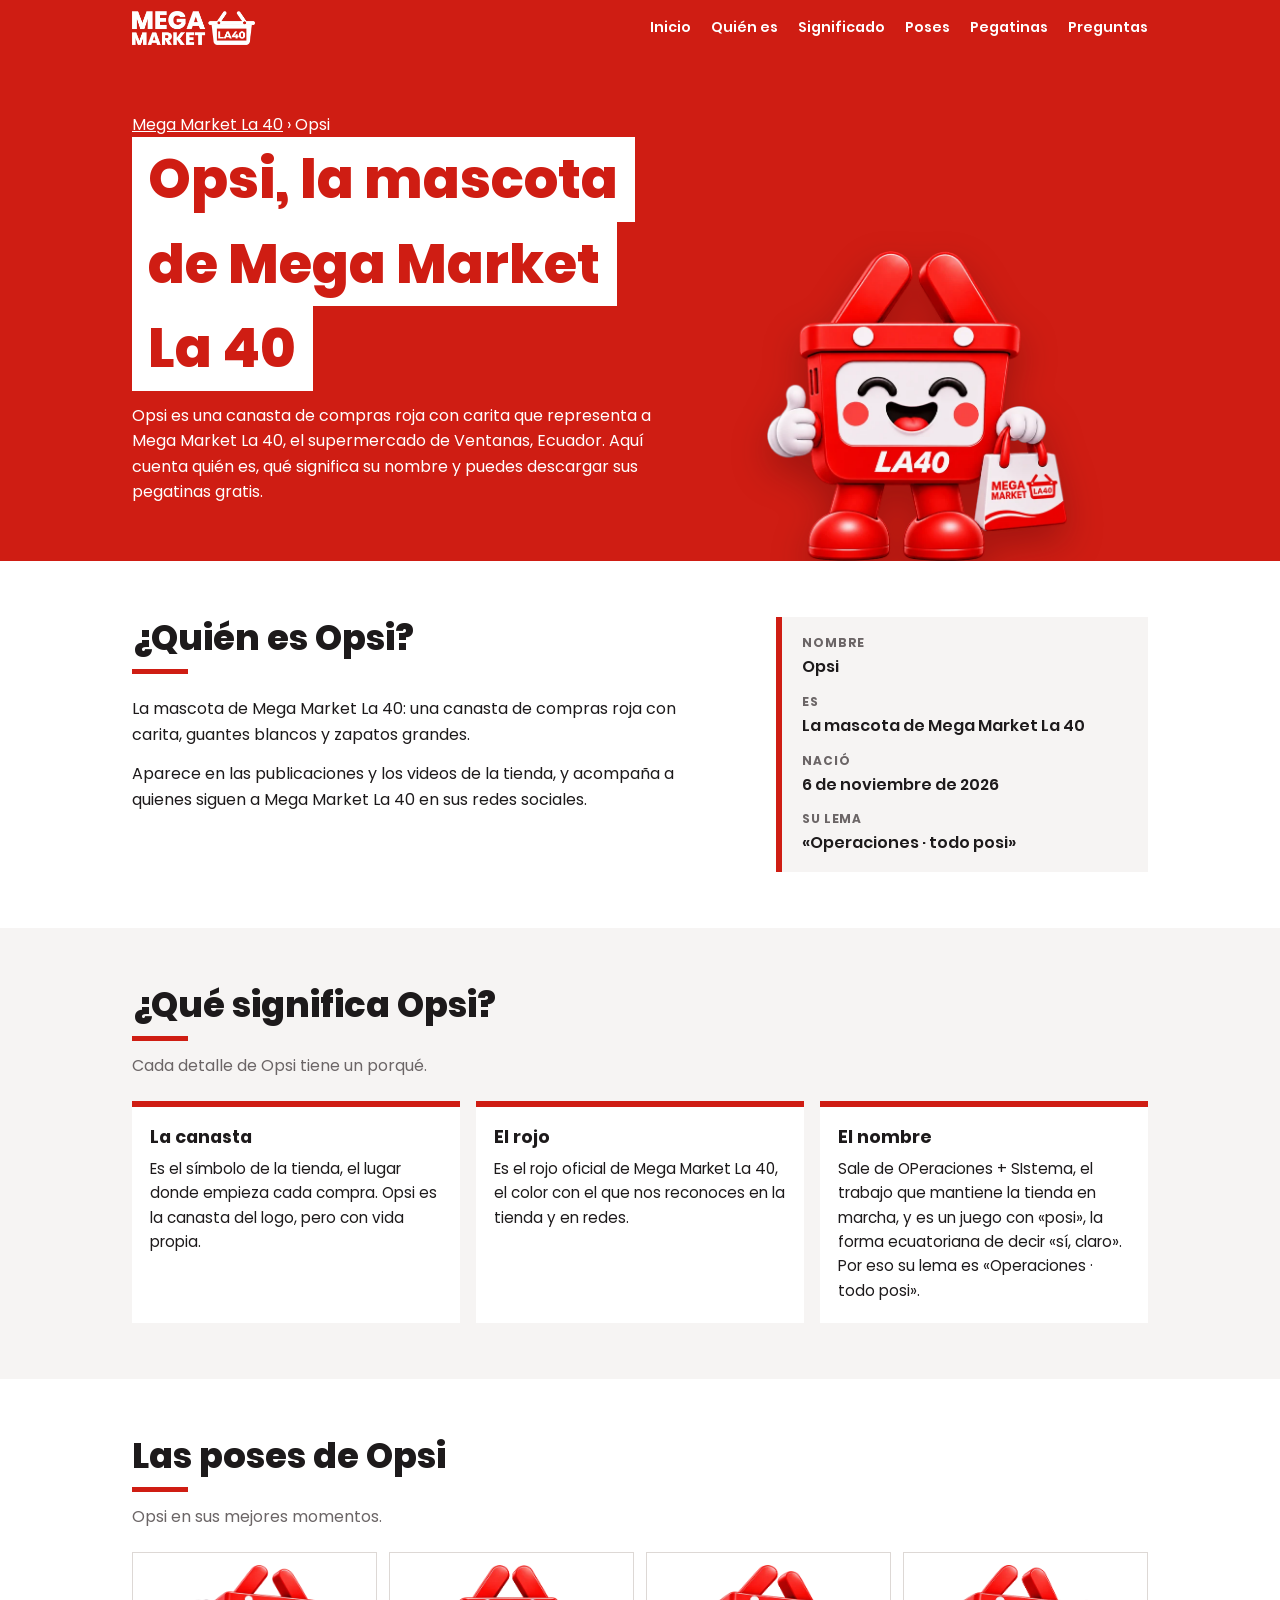
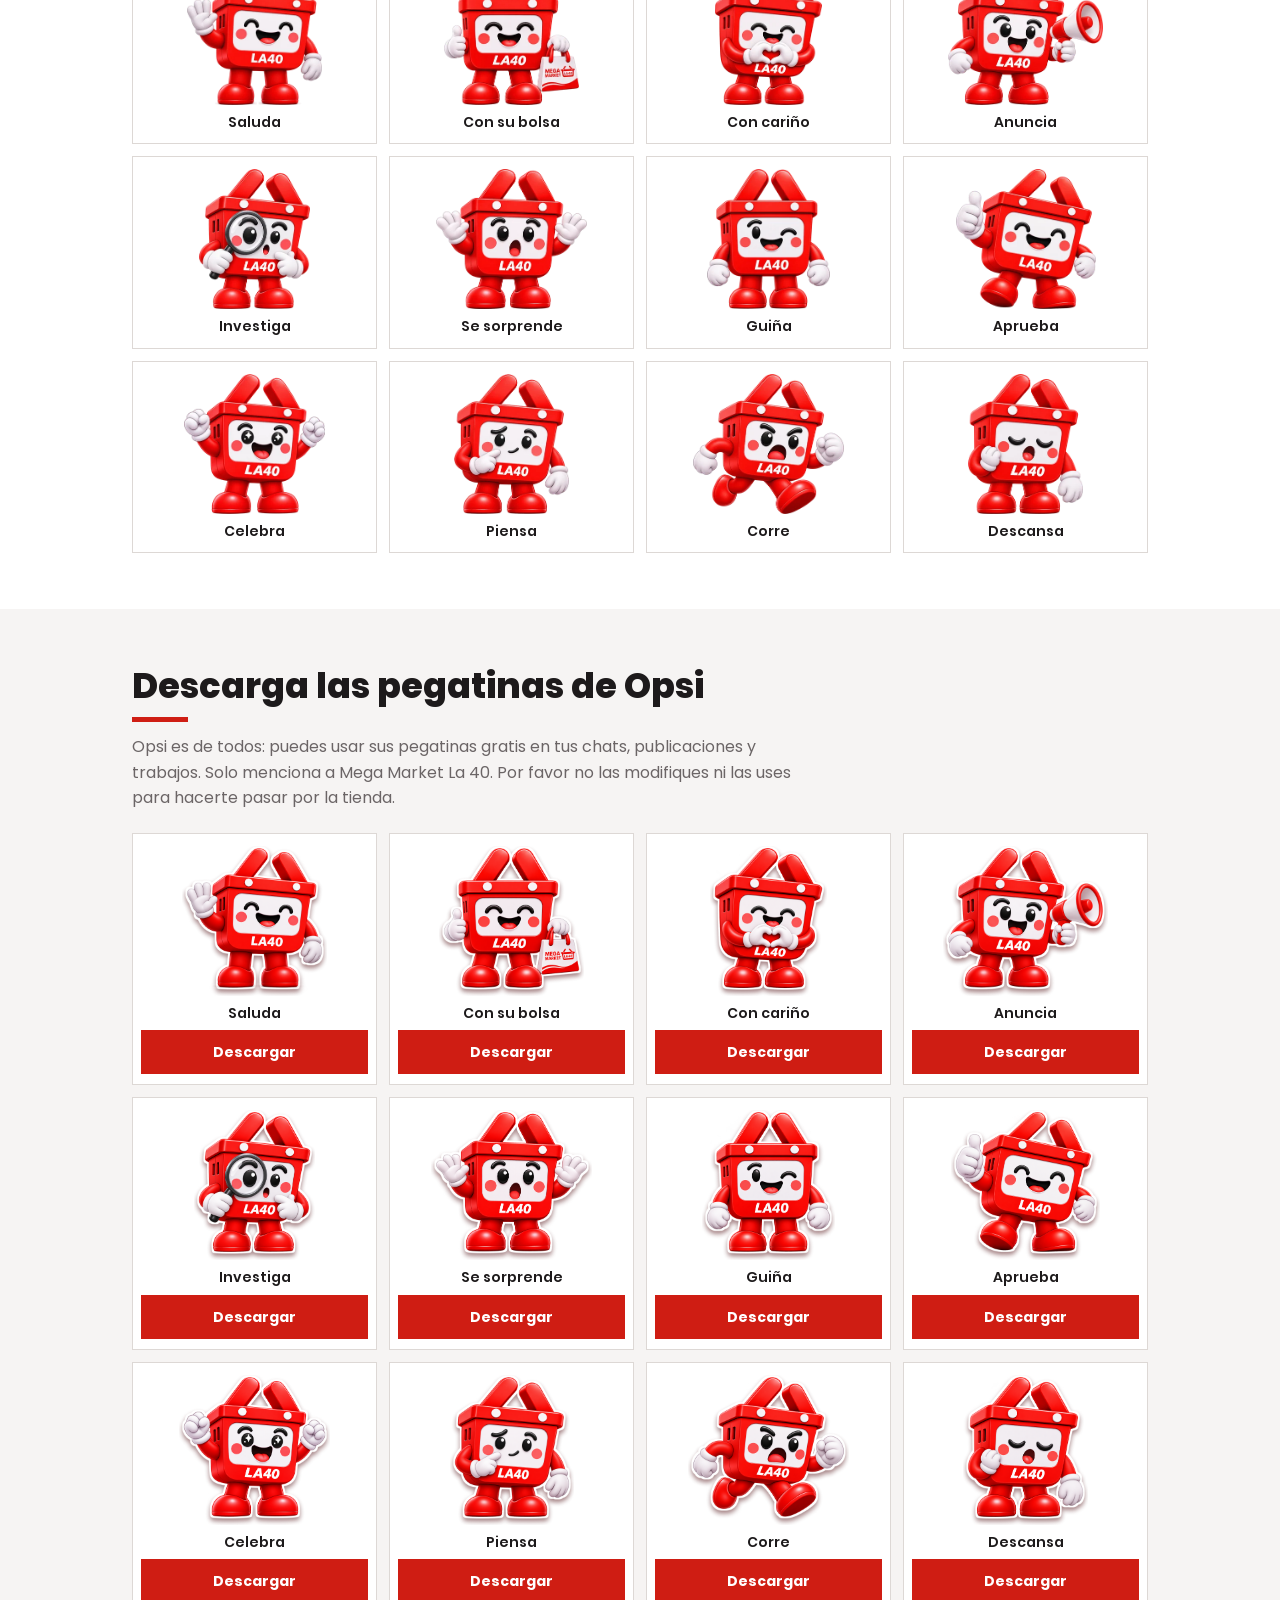
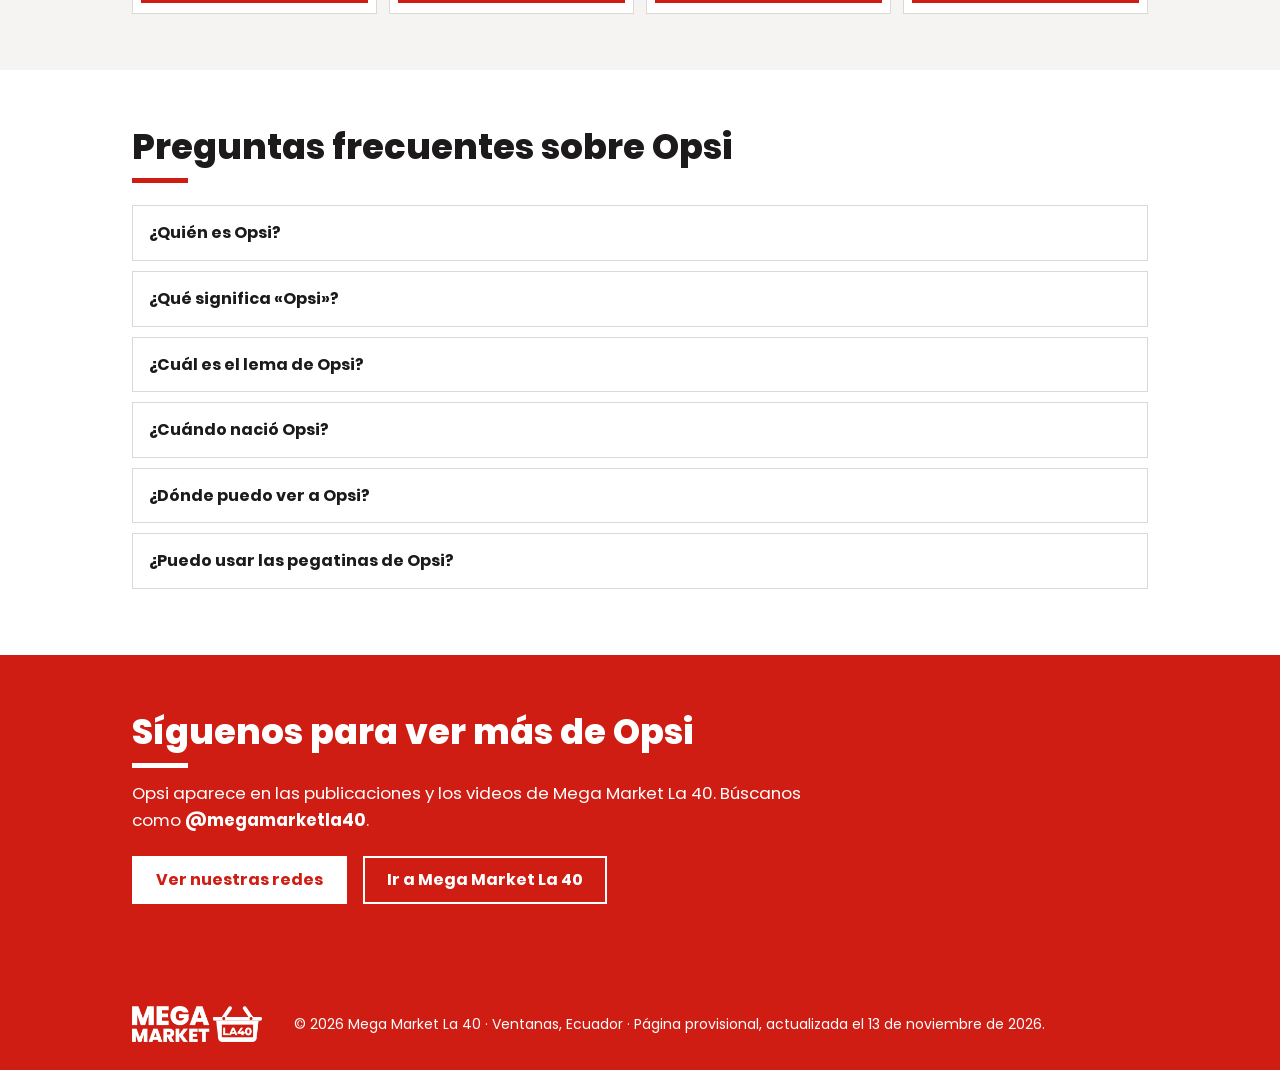
==== opsi/index.html @ 4f9f30c2 "Actualiza la página provisional (2026-11-13)" ====
<!doctype html>
<html lang="es"><head><meta charset="utf-8"><meta name="viewport" content="width=device-width,initial-scale=1">
<title>Opsi, la mascota de Mega Market La 40 · Ventanas, Ecuador</title><meta name="description" content="Conoce a Opsi, la mascota de Mega Market La 40, el supermercado de Ventanas, Ecuador: quién es, qué significa su nombre, su lema «Operaciones · todo posi» y sus pegatinas para descargar gratis.">
<meta name="theme-color" content="#CF1D13"><link rel="icon" href="../favicon.ico"><link rel="apple-touch-icon" href="../assets/icono-192.png">
<meta property="og:type" content="website"><meta property="og:locale" content="es_EC"><meta property="og:site_name" content="Mega Market La 40"><meta property="og:title" content="Opsi, la mascota de Mega Market La 40 · Ventanas, Ecuador"><meta property="og:description" content="Conoce a Opsi, la mascota de Mega Market La 40, el supermercado de Ventanas, Ecuador: quién es, qué significa su nombre, su lema «Operaciones · todo posi» y sus pegatinas para descargar gratis."><meta property="og:url" content="https://megamarketla40.github.io/opsi/"><meta property="og:image" content="https://megamarketla40.github.io/assets/og-opsi.jpg">
<link rel="canonical" href="https://megamarketla40.github.io/opsi/"><script type="application/ld+json">{"@context": "https://schema.org", "@graph": [{"@type": "WebPage", "@id": "https://megamarketla40.github.io/opsi/#pagina", "url": "https://megamarketla40.github.io/opsi/", "name": "Opsi, la mascota de Mega Market La 40 · Ventanas, Ecuador", "description": "Conoce a Opsi, la mascota de Mega Market La 40, el supermercado de Ventanas, Ecuador: quién es, qué significa su nombre, su lema «Operaciones · todo posi» y sus pegatinas para descargar gratis.", "inLanguage": "es", "about": {"@type": "Thing", "name": "Opsi", "alternateName": "Opsi, la mascota de Mega Market La 40", "description": "La mascota de Mega Market La 40: una canasta de compras roja con carita, guantes blancos y zapatos grandes.", "image": "https://megamarketla40.github.io/assets/og-opsi.jpg", "url": "https://megamarketla40.github.io/opsi/"}, "primaryImageOfPage": {"@type": "ImageObject", "contentUrl": "https://megamarketla40.github.io/assets/og-opsi.jpg"}}, {"@type": "BreadcrumbList", "itemListElement": [{"@type": "ListItem", "position": 1, "name": "Mega Market La 40", "item": "https://megamarketla40.github.io/"}, {"@type": "ListItem", "position": 2, "name": "Opsi", "item": "https://megamarketla40.github.io/opsi/"}]}, {"@type": "FAQPage", "mainEntity": [{"@type": "Question", "name": "¿Quién es Opsi?", "acceptedAnswer": {"@type": "Answer", "text": "Opsi es la mascota de Mega Market La 40, el supermercado de Ventanas, Los Ríos, Ecuador: una canasta de compras roja con carita, guantes blancos y zapatos grandes."}}, {"@type": "Question", "name": "¿Qué significa «Opsi»?", "acceptedAnswer": {"@type": "Answer", "text": "Su nombre sale de OPeraciones + SIstema, el trabajo que mantiene la tienda en marcha, y es un juego con «posi», la forma ecuatoriana de decir «sí, claro»."}}, {"@type": "Question", "name": "¿Cuál es el lema de Opsi?", "acceptedAnswer": {"@type": "Answer", "text": "Su lema es «Operaciones · todo posi»."}}, {"@type": "Question", "name": "¿Cuándo nació Opsi?", "acceptedAnswer": {"@type": "Answer", "text": "Opsi nació el 6 de noviembre de 2026."}}, {"@type": "Question", "name": "¿Dónde puedo ver a Opsi?", "acceptedAnswer": {"@type": "Answer", "text": "En esta página y en las redes sociales de Mega Market La 40: Facebook, Instagram, TikTok y YouTube, siempre como @megamarketla40."}}, {"@type": "Question", "name": "¿Puedo usar las pegatinas de Opsi?", "acceptedAnswer": {"@type": "Answer", "text": "Sí. Opsi es de todos: puedes usar sus pegatinas gratis en tus chats, publicaciones y trabajos. Solo menciona a Mega Market La 40. Por favor no las modifiques ni las uses para hacerte pasar por la tienda."}}]}, {"@type": "ImageObject", "contentUrl": "https://megamarketla40.github.io/assets/pegatinas/opsi-mascota-mega-market-la-40-saludando.png", "name": "Opsi, la mascota de Mega Market La 40: saluda", "creditText": "Mega Market La 40", "creator": {"@type": "Organization", "name": "Mega Market La 40"}, "copyrightNotice": "© 2026 Mega Market La 40", "license": "https://megamarketla40.github.io/opsi/#uso", "acquireLicensePage": "https://megamarketla40.github.io/opsi/#descargas"}, {"@type": "ImageObject", "contentUrl": "https://megamarketla40.github.io/assets/pegatinas/opsi-mascota-mega-market-la-40-con-bolsa.png", "name": "Opsi, la mascota de Mega Market La 40: con su bolsa", "creditText": "Mega Market La 40", "creator": {"@type": "Organization", "name": "Mega Market La 40"}, "copyrightNotice": "© 2026 Mega Market La 40", "license": "https://megamarketla40.github.io/opsi/#uso", "acquireLicensePage": "https://megamarketla40.github.io/opsi/#descargas"}, {"@type": "ImageObject", "contentUrl": "https://megamarketla40.github.io/assets/pegatinas/opsi-mascota-mega-market-la-40-corazon.png", "name": "Opsi, la mascota de Mega Market La 40: con cariño", "creditText": "Mega Market La 40", "creator": {"@type": "Organization", "name": "Mega Market La 40"}, "copyrightNotice": "© 2026 Mega Market La 40", "license": "https://megamarketla40.github.io/opsi/#uso", "acquireLicensePage": "https://megamarketla40.github.io/opsi/#descargas"}, {"@type": "ImageObject", "contentUrl": "https://megamarketla40.github.io/assets/pegatinas/opsi-mascota-mega-market-la-40-megafono.png", "name": "Opsi, la mascota de Mega Market La 40: anuncia", "creditText": "Mega Market La 40", "creator": {"@type": "Organization", "name": "Mega Market La 40"}, "copyrightNotice": "© 2026 Mega Market La 40", "license": "https://megamarketla40.github.io/opsi/#uso", "acquireLicensePage": "https://megamarketla40.github.io/opsi/#descargas"}, {"@type": "ImageObject", "contentUrl": "https://megamarketla40.github.io/assets/pegatinas/opsi-mascota-mega-market-la-40-detective.png", "name": "Opsi, la mascota de Mega Market La 40: investiga", "creditText": "Mega Market La 40", "creator": {"@type": "Organization", "name": "Mega Market La 40"}, "copyrightNotice": "© 2026 Mega Market La 40", "license": "https://megamarketla40.github.io/opsi/#uso", "acquireLicensePage": "https://megamarketla40.github.io/opsi/#descargas"}, {"@type": "ImageObject", "contentUrl": "https://megamarketla40.github.io/assets/pegatinas/opsi-mascota-mega-market-la-40-sorprendida.png", "name": "Opsi, la mascota de Mega Market La 40: se sorprende", "creditText": "Mega Market La 40", "creator": {"@type": "Organization", "name": "Mega Market La 40"}, "copyrightNotice": "© 2026 Mega Market La 40", "license": "https://megamarketla40.github.io/opsi/#uso", "acquireLicensePage": "https://megamarketla40.github.io/opsi/#descargas"}, {"@type": "ImageObject", "contentUrl": "https://megamarketla40.github.io/assets/pegatinas/opsi-mascota-mega-market-la-40-guino.png", "name": "Opsi, la mascota de Mega Market La 40: guiña", "creditText": "Mega Market La 40", "creator": {"@type": "Organization", "name": "Mega Market La 40"}, "copyrightNotice": "© 2026 Mega Market La 40", "license": "https://megamarketla40.github.io/opsi/#uso", "acquireLicensePage": "https://megamarketla40.github.io/opsi/#descargas"}, {"@type": "ImageObject", "contentUrl": "https://megamarketla40.github.io/assets/pegatinas/opsi-mascota-mega-market-la-40-pulgar-arriba.png", "name": "Opsi, la mascota de Mega Market La 40: aprueba", "creditText": "Mega Market La 40", "creator": {"@type": "Organization", "name": "Mega Market La 40"}, "copyrightNotice": "© 2026 Mega Market La 40", "license": "https://megamarketla40.github.io/opsi/#uso", "acquireLicensePage": "https://megamarketla40.github.io/opsi/#descargas"}, {"@type": "ImageObject", "contentUrl": "https://megamarketla40.github.io/assets/pegatinas/opsi-mascota-mega-market-la-40-sonriente.png", "name": "Opsi, la mascota de Mega Market La 40: celebra", "creditText": "Mega Market La 40", "creator": {"@type": "Organization", "name": "Mega Market La 40"}, "copyrightNotice": "© 2026 Mega Market La 40", "license": "https://megamarketla40.github.io/opsi/#uso", "acquireLicensePage": "https://megamarketla40.github.io/opsi/#descargas"}, {"@type": "ImageObject", "contentUrl": "https://megamarketla40.github.io/assets/pegatinas/opsi-mascota-mega-market-la-40-pensativa.png", "name": "Opsi, la mascota de Mega Market La 40: piensa", "creditText": "Mega Market La 40", "creator": {"@type": "Organization", "name": "Mega Market La 40"}, "copyrightNotice": "© 2026 Mega Market La 40", "license": "https://megamarketla40.github.io/opsi/#uso", "acquireLicensePage": "https://megamarketla40.github.io/opsi/#descargas"}, {"@type": "ImageObject", "contentUrl": "https://megamarketla40.github.io/assets/pegatinas/opsi-mascota-mega-market-la-40-corriendo.png", "name": "Opsi, la mascota de Mega Market La 40: corre", "creditText": "Mega Market La 40", "creator": {"@type": "Organization", "name": "Mega Market La 40"}, "copyrightNotice": "© 2026 Mega Market La 40", "license": "https://megamarketla40.github.io/opsi/#uso", "acquireLicensePage": "https://megamarketla40.github.io/opsi/#descargas"}, {"@type": "ImageObject", "contentUrl": "https://megamarketla40.github.io/assets/pegatinas/opsi-mascota-mega-market-la-40-dormida.png", "name": "Opsi, la mascota de Mega Market La 40: descansa", "creditText": "Mega Market La 40", "creator": {"@type": "Organization", "name": "Mega Market La 40"}, "copyrightNotice": "© 2026 Mega Market La 40", "license": "https://megamarketla40.github.io/opsi/#uso", "acquireLicensePage": "https://megamarketla40.github.io/opsi/#descargas"}]}</script>
<link rel="stylesheet" href="../estilo.css?v=c7b89c9b"></head><body class="con-barra">
<header class="top"><div class="dentro"><a class="logo" href="../" aria-label="Mega Market La 40, inicio"><img src="../assets/logos/logo-blanco.png" alt="Mega Market La 40"></a><nav class="menu" aria-label="Secciones"><a href="../">Inicio</a><a href="#quien-es">Quién es</a><a href="#significado">Significado</a><a href="#poses">Poses</a><a href="#descargas">Pegatinas</a><a href="#preguntas">Preguntas</a></nav></div></header>
<main id="top"><section class="portada opsi" aria-labelledby="t-portada"><div class="dentro">
  <div class="texto"><p class="migas"><a href="../">Mega Market La&nbsp;40</a> › Opsi</p>
    <h1 id="t-portada"><span class="caja">Opsi, la mascota de Mega Market La&nbsp;40</span></h1>
    <p>Opsi es una canasta de compras roja con carita que representa a Mega Market La&nbsp;40, el supermercado de Ventanas, Ecuador. Aquí cuenta quién es, qué significa su nombre y puedes descargar sus pegatinas gratis.</p></div>
  <div class="figura"><img src="../assets/opsi/opsi-mascota-mega-market-la-40-presentacion.webp" alt="Opsi, la mascota de Mega Market La&nbsp;40, con una bolsa de la tienda"></div>
</div></section><section class="bloque" id="quien-es" aria-labelledby="t-quien"><div class="dentro dos">
  <div class="texto-largo"><h2 class="titulo" id="t-quien">¿Quién es Opsi?</h2><div class="bajada"></div><p>La mascota de Mega Market La&nbsp;40: una canasta de compras roja con carita, guantes blancos y zapatos grandes.</p><p>Aparece en las publicaciones y los videos de la tienda, y acompaña a quienes siguen a Mega Market La&nbsp;40 en sus redes sociales.</p></div>
  <aside class="ficha" aria-label="Datos de Opsi"><dl>
    <div><dt>Nombre</dt><dd>Opsi</dd></div>
    <div><dt>Es</dt><dd>La mascota de Mega Market La&nbsp;40</dd></div>
    <div><dt>Nació</dt><dd>6 de noviembre de 2026</dd></div>
    <div><dt>Su lema</dt><dd>«Operaciones · todo posi»</dd></div>
  </dl></aside>
</div></section><section class="bloque gris" id="significado" aria-labelledby="t-significado"><div class="dentro">
  <h2 class="titulo" id="t-significado">¿Qué significa Opsi?</h2><div class="bajada">Cada detalle de Opsi tiene un porqué.</div>
  <div class="significados-grid"><article class="significado"><h3>La canasta</h3><p>Es el símbolo de la tienda, el lugar donde empieza cada compra. Opsi es la canasta del logo, pero con vida propia.</p></article><article class="significado"><h3>El rojo</h3><p>Es el rojo oficial de Mega Market La&nbsp;40, el color con el que nos reconoces en la tienda y en redes.</p></article><article class="significado"><h3>El nombre</h3><p>Sale de OPeraciones + SIstema, el trabajo que mantiene la tienda en marcha, y es un juego con «posi», la forma ecuatoriana de decir «sí, claro». Por eso su lema es «Operaciones · todo posi».</p></article></div>
</div></section><section class="bloque" id="poses" aria-labelledby="t-poses"><div class="dentro">
  <h2 class="titulo" id="t-poses">Las poses de Opsi</h2><div class="bajada">Opsi en sus mejores momentos.</div>
  <ul class="poses"><li><img src="../assets/opsi/opsi-mascota-mega-market-la-40-saludando.webp" alt="Opsi, la mascota de Mega Market La&nbsp;40: saluda" loading="lazy"><span>Saluda</span></li><li><img src="../assets/opsi/opsi-mascota-mega-market-la-40-con-bolsa.webp" alt="Opsi, la mascota de Mega Market La&nbsp;40: con su bolsa" loading="lazy"><span>Con su bolsa</span></li><li><img src="../assets/opsi/opsi-mascota-mega-market-la-40-corazon.webp" alt="Opsi, la mascota de Mega Market La&nbsp;40: con cariño" loading="lazy"><span>Con cariño</span></li><li><img src="../assets/opsi/opsi-mascota-mega-market-la-40-megafono.webp" alt="Opsi, la mascota de Mega Market La&nbsp;40: anuncia" loading="lazy"><span>Anuncia</span></li><li><img src="../assets/opsi/opsi-mascota-mega-market-la-40-detective.webp" alt="Opsi, la mascota de Mega Market La&nbsp;40: investiga" loading="lazy"><span>Investiga</span></li><li><img src="../assets/opsi/opsi-mascota-mega-market-la-40-sorprendida.webp" alt="Opsi, la mascota de Mega Market La&nbsp;40: se sorprende" loading="lazy"><span>Se sorprende</span></li><li><img src="../assets/opsi/opsi-mascota-mega-market-la-40-guino.webp" alt="Opsi, la mascota de Mega Market La&nbsp;40: guiña" loading="lazy"><span>Guiña</span></li><li><img src="../assets/opsi/opsi-mascota-mega-market-la-40-pulgar-arriba.webp" alt="Opsi, la mascota de Mega Market La&nbsp;40: aprueba" loading="lazy"><span>Aprueba</span></li><li><img src="../assets/opsi/opsi-mascota-mega-market-la-40-sonriente.webp" alt="Opsi, la mascota de Mega Market La&nbsp;40: celebra" loading="lazy"><span>Celebra</span></li><li><img src="../assets/opsi/opsi-mascota-mega-market-la-40-pensativa.webp" alt="Opsi, la mascota de Mega Market La&nbsp;40: piensa" loading="lazy"><span>Piensa</span></li><li><img src="../assets/opsi/opsi-mascota-mega-market-la-40-corriendo.webp" alt="Opsi, la mascota de Mega Market La&nbsp;40: corre" loading="lazy"><span>Corre</span></li><li><img src="../assets/opsi/opsi-mascota-mega-market-la-40-dormida.webp" alt="Opsi, la mascota de Mega Market La&nbsp;40: descansa" loading="lazy"><span>Descansa</span></li></ul>
</div></section><section class="bloque gris" id="descargas" aria-labelledby="t-descargas"><div class="dentro">
  <h2 class="titulo" id="t-descargas">Descarga las pegatinas de Opsi</h2>
  <p class="bajada" id="uso">Opsi es de todos: puedes usar sus pegatinas gratis en tus chats, publicaciones y trabajos. Solo menciona a Mega Market La&nbsp;40. Por favor no las modifiques ni las uses para hacerte pasar por la tienda.</p>
  <ul class="descargas"><li class="descarga"><img src="../assets/pegatinas/opsi-mascota-mega-market-la-40-saludando.png" alt="Pegatina de Opsi, la mascota de Mega Market La&nbsp;40: saluda" loading="lazy"><span>Saluda</span><a class="boton" href="../assets/pegatinas/opsi-mascota-mega-market-la-40-saludando.png" download="opsi-mascota-mega-market-la-40-saludando.png" aria-label="Descargar la pegatina de Opsi: saluda">Descargar</a></li><li class="descarga"><img src="../assets/pegatinas/opsi-mascota-mega-market-la-40-con-bolsa.png" alt="Pegatina de Opsi, la mascota de Mega Market La&nbsp;40: con su bolsa" loading="lazy"><span>Con su bolsa</span><a class="boton" href="../assets/pegatinas/opsi-mascota-mega-market-la-40-con-bolsa.png" download="opsi-mascota-mega-market-la-40-con-bolsa.png" aria-label="Descargar la pegatina de Opsi: con su bolsa">Descargar</a></li><li class="descarga"><img src="../assets/pegatinas/opsi-mascota-mega-market-la-40-corazon.png" alt="Pegatina de Opsi, la mascota de Mega Market La&nbsp;40: con cariño" loading="lazy"><span>Con cariño</span><a class="boton" href="../assets/pegatinas/opsi-mascota-mega-market-la-40-corazon.png" download="opsi-mascota-mega-market-la-40-corazon.png" aria-label="Descargar la pegatina de Opsi: con cariño">Descargar</a></li><li class="descarga"><img src="../assets/pegatinas/opsi-mascota-mega-market-la-40-megafono.png" alt="Pegatina de Opsi, la mascota de Mega Market La&nbsp;40: anuncia" loading="lazy"><span>Anuncia</span><a class="boton" href="../assets/pegatinas/opsi-mascota-mega-market-la-40-megafono.png" download="opsi-mascota-mega-market-la-40-megafono.png" aria-label="Descargar la pegatina de Opsi: anuncia">Descargar</a></li><li class="descarga"><img src="../assets/pegatinas/opsi-mascota-mega-market-la-40-detective.png" alt="Pegatina de Opsi, la mascota de Mega Market La&nbsp;40: investiga" loading="lazy"><span>Investiga</span><a class="boton" href="../assets/pegatinas/opsi-mascota-mega-market-la-40-detective.png" download="opsi-mascota-mega-market-la-40-detective.png" aria-label="Descargar la pegatina de Opsi: investiga">Descargar</a></li><li class="descarga"><img src="../assets/pegatinas/opsi-mascota-mega-market-la-40-sorprendida.png" alt="Pegatina de Opsi, la mascota de Mega Market La&nbsp;40: se sorprende" loading="lazy"><span>Se sorprende</span><a class="boton" href="../assets/pegatinas/opsi-mascota-mega-market-la-40-sorprendida.png" download="opsi-mascota-mega-market-la-40-sorprendida.png" aria-label="Descargar la pegatina de Opsi: se sorprende">Descargar</a></li><li class="descarga"><img src="../assets/pegatinas/opsi-mascota-mega-market-la-40-guino.png" alt="Pegatina de Opsi, la mascota de Mega Market La&nbsp;40: guiña" loading="lazy"><span>Guiña</span><a class="boton" href="../assets/pegatinas/opsi-mascota-mega-market-la-40-guino.png" download="opsi-mascota-mega-market-la-40-guino.png" aria-label="Descargar la pegatina de Opsi: guiña">Descargar</a></li><li class="descarga"><img src="../assets/pegatinas/opsi-mascota-mega-market-la-40-pulgar-arriba.png" alt="Pegatina de Opsi, la mascota de Mega Market La&nbsp;40: aprueba" loading="lazy"><span>Aprueba</span><a class="boton" href="../assets/pegatinas/opsi-mascota-mega-market-la-40-pulgar-arriba.png" download="opsi-mascota-mega-market-la-40-pulgar-arriba.png" aria-label="Descargar la pegatina de Opsi: aprueba">Descargar</a></li><li class="descarga"><img src="../assets/pegatinas/opsi-mascota-mega-market-la-40-sonriente.png" alt="Pegatina de Opsi, la mascota de Mega Market La&nbsp;40: celebra" loading="lazy"><span>Celebra</span><a class="boton" href="../assets/pegatinas/opsi-mascota-mega-market-la-40-sonriente.png" download="opsi-mascota-mega-market-la-40-sonriente.png" aria-label="Descargar la pegatina de Opsi: celebra">Descargar</a></li><li class="descarga"><img src="../assets/pegatinas/opsi-mascota-mega-market-la-40-pensativa.png" alt="Pegatina de Opsi, la mascota de Mega Market La&nbsp;40: piensa" loading="lazy"><span>Piensa</span><a class="boton" href="../assets/pegatinas/opsi-mascota-mega-market-la-40-pensativa.png" download="opsi-mascota-mega-market-la-40-pensativa.png" aria-label="Descargar la pegatina de Opsi: piensa">Descargar</a></li><li class="descarga"><img src="../assets/pegatinas/opsi-mascota-mega-market-la-40-corriendo.png" alt="Pegatina de Opsi, la mascota de Mega Market La&nbsp;40: corre" loading="lazy"><span>Corre</span><a class="boton" href="../assets/pegatinas/opsi-mascota-mega-market-la-40-corriendo.png" download="opsi-mascota-mega-market-la-40-corriendo.png" aria-label="Descargar la pegatina de Opsi: corre">Descargar</a></li><li class="descarga"><img src="../assets/pegatinas/opsi-mascota-mega-market-la-40-dormida.png" alt="Pegatina de Opsi, la mascota de Mega Market La&nbsp;40: descansa" loading="lazy"><span>Descansa</span><a class="boton" href="../assets/pegatinas/opsi-mascota-mega-market-la-40-dormida.png" download="opsi-mascota-mega-market-la-40-dormida.png" aria-label="Descargar la pegatina de Opsi: descansa">Descargar</a></li></ul>
</div></section><section class="bloque" id="preguntas" aria-labelledby="t-preguntas"><div class="dentro">
  <h2 class="titulo" id="t-preguntas">Preguntas frecuentes sobre Opsi</h2><div class="bajada"></div>
  <details class="faq"><summary>¿Quién es Opsi?</summary><p>Opsi es la mascota de Mega Market La&nbsp;40, el supermercado de Ventanas, Los Ríos, Ecuador: una canasta de compras roja con carita, guantes blancos y zapatos grandes.</p></details><details class="faq"><summary>¿Qué significa «Opsi»?</summary><p>Su nombre sale de OPeraciones + SIstema, el trabajo que mantiene la tienda en marcha, y es un juego con «posi», la forma ecuatoriana de decir «sí, claro».</p></details><details class="faq"><summary>¿Cuál es el lema de Opsi?</summary><p>Su lema es «Operaciones · todo posi».</p></details><details class="faq"><summary>¿Cuándo nació Opsi?</summary><p>Opsi nació el 6 de noviembre de 2026.</p></details><details class="faq"><summary>¿Dónde puedo ver a Opsi?</summary><p>En esta página y en las redes sociales de Mega Market La&nbsp;40: Facebook, Instagram, TikTok y YouTube, siempre como @megamarketla40.</p></details><details class="faq"><summary>¿Puedo usar las pegatinas de Opsi?</summary><p>Sí. Opsi es de todos: puedes usar sus pegatinas gratis en tus chats, publicaciones y trabajos. Solo menciona a Mega Market La&nbsp;40. Por favor no las modifiques ni las uses para hacerte pasar por la tienda.</p></details>
</div></section><section class="bloque rojo" aria-labelledby="t-cierre"><div class="dentro">
  <h2 class="titulo" id="t-cierre">Síguenos para ver más de Opsi</h2>
  <p class="bajada">Opsi aparece en las publicaciones y los videos de Mega Market La&nbsp;40. Búscanos como <b>@megamarketla40</b>.</p>
  <div class="acciones"><a class="boton blanco" href="../#redes">Ver nuestras redes</a><a class="boton contorno" href="../">Ir a Mega Market La&nbsp;40</a></div>
</div></section></main>
<footer class="pie"><div class="dentro"><img src="../assets/logos/logo-blanco.png" alt="Mega Market La 40"><p>© 2026 Mega Market La 40 · Ventanas, Ecuador · Página provisional, actualizada el 13 de noviembre de 2026.</p></div></footer>
<nav class="barra-rapida" aria-label="Acciones rápidas"><a href="tel:+593993016905">Llamar</a><a class="principal" href="https://wa.me/593993016905" target="_blank" rel="noopener">WhatsApp</a><a href="https://share.google/Dca0jXQrYAvrvPJgM" target="_blank" rel="noopener">Ubicación</a></nav>
</body></html>
---- estilo.css ----
/* Mega Market La 40 · página provisional. Identidad: rojo único #CF1D13, Poppins, bordes rectos, titulares en cajas blancas (como las publicaciones de la marca).
   Solo variables de color; sin estilos en línea. PRIMERO PARA TELÉFONO (320–430 px): menú de una fila deslizable y fijo arriba, barra de acciones fija abajo
   (Llamar · WhatsApp · Ubicación), carruseles deslizables en vez de columnas largas, botones de al menos 44 px. Escritorio desde 860 px. */
@font-face { font-family: "Poppins"; font-weight: 400; font-style: normal; font-display: swap; src: url("assets/fuentes/Poppins-Regular.ttf") format("truetype"); }
@font-face { font-family: "Poppins"; font-weight: 600; font-style: normal; font-display: swap; src: url("assets/fuentes/Poppins-SemiBold.ttf") format("truetype"); }
@font-face { font-family: "Poppins"; font-weight: 700; font-style: normal; font-display: swap; src: url("assets/fuentes/Poppins-Bold.ttf") format("truetype"); }
@font-face { font-family: "Poppins"; font-weight: 800; font-style: normal; font-display: swap; src: url("assets/fuentes/Poppins-ExtraBold.ttf") format("truetype"); }

:root {
  --rojo: #CF1D13;
  --rojo-osc: #A6170F;
  --blanco: #FFFFFF;
  --texto: #1d1a1b;
  --texto-2: #6b6566;
  --linea: #ddd8d5;
  --superficie: #f6f4f3;
  --velo: rgba(255, 255, 255, .32);
  --sombra: rgba(74, 5, 9, .35);
  --sombra-barra: rgba(29, 26, 27, .14);
  --mascara: #000;          /* solo para el difuminado del menú: el color no se ve, solo cuenta su transparencia */
  --ancho: 1080px;
  --alto-logo: 56px;      /* fila del logo en el teléfono (el menú se queda fijo cuando esta fila sube) */
  --alto-menu: 48px;      /* fila del menú en el teléfono */
  --alto-barra: 64px;     /* barra de acciones de abajo en el teléfono */
}
*, *::before, *::after { box-sizing: border-box; }
html { scroll-behavior: smooth; -webkit-text-size-adjust: 100%; scroll-padding-top: calc(var(--alto-menu) + 8px); }
body { margin: 0; font-family: "Poppins", system-ui, "Segoe UI", Arial, sans-serif; color: var(--texto); background: var(--blanco); line-height: 1.6; font-size: 16px; overflow-wrap: break-word; }
body.con-barra { padding-bottom: calc(var(--alto-barra) + env(safe-area-inset-bottom)); }
img { max-width: 100%; height: auto; display: block; }
a { color: var(--rojo); }
.dentro { width: 100%; max-width: var(--ancho); margin: 0 auto; padding: 0 20px; }
.solo-lectores { position: absolute; width: 1px; height: 1px; overflow: hidden; clip: rect(0 0 0 0); white-space: nowrap; }

/* ---- Cabecera: en el teléfono la fila del logo sube con el desplazamiento y el menú (una sola fila deslizable) queda fijo arriba ---- */
.top { background: var(--rojo); color: var(--blanco); position: sticky; top: calc(var(--alto-logo) * -1); z-index: 30; }
.top .dentro { padding-top: 0; padding-bottom: 0; }
.top .logo { display: flex; align-items: center; height: var(--alto-logo); }
.top .logo img { height: 34px; width: auto; }
.menu { display: flex; overflow-x: auto; scroll-snap-type: x proximity; scrollbar-width: none; -webkit-overflow-scrolling: touch; margin: 0 -20px; padding: 0 8px; border-top: 1px solid var(--velo);
  -webkit-mask-image: linear-gradient(to right, var(--mascara) calc(100% - 36px), transparent); mask-image: linear-gradient(to right, var(--mascara) calc(100% - 36px), transparent); }
.menu::-webkit-scrollbar { display: none; }
.menu a { flex: none; scroll-snap-align: start; display: flex; align-items: center; height: var(--alto-menu); padding: 0 14px; color: var(--blanco); text-decoration: none; font-weight: 600; font-size: 15px; border-bottom: 3px solid transparent; }
.menu a:hover, .menu a:focus-visible { border-bottom-color: var(--blanco); outline: none; }

/* ---- Barra de acciones fija abajo (solo teléfono) ---- */
.barra-rapida { position: fixed; left: 0; right: 0; bottom: 0; z-index: 40; display: grid; grid-auto-flow: column; grid-auto-columns: 1fr; gap: 8px;
  padding: 8px 12px calc(8px + env(safe-area-inset-bottom)); background: var(--blanco); border-top: 1px solid var(--linea); box-shadow: 0 -6px 16px var(--sombra-barra); }
.barra-rapida a { display: flex; align-items: center; justify-content: center; min-height: 48px; padding: 0 6px; font-weight: 700; font-size: 15px; text-decoration: none; color: var(--rojo); background: var(--blanco); border: 2px solid var(--rojo); }
.barra-rapida a.principal { background: var(--rojo); color: var(--blanco); }
.barra-rapida a:active { background: var(--rojo); color: var(--blanco); }

/* ---- Portada ---- */
.portada { background: var(--rojo); color: var(--blanco); overflow: hidden; }
.portada .dentro { display: grid; gap: 4px; padding-top: 28px; padding-bottom: 0; align-items: end; }
.portada .texto { padding-bottom: 20px; }
.sello { display: inline-block; border: 2px solid var(--blanco); font-weight: 700; font-size: 12px; letter-spacing: .12em; text-transform: uppercase; padding: 4px 10px; margin: 0 0 16px; }
.caja { display: inline; background: var(--blanco); color: var(--rojo); font-weight: 800; padding: .08em .3em; -webkit-box-decoration-break: clone; box-decoration-break: clone; line-height: 1.55; }
.portada h1 { margin: 0 0 12px; font-size: clamp(2rem, 8.5vw, 3.4rem); line-height: 1.2; }
.portada h2 { margin: 0 0 18px; font-size: clamp(1.05rem, 4.4vw, 1.6rem); line-height: 1.7; }
.portada p { margin: 0; max-width: 34em; font-size: 1rem; }
.portada .figura { justify-self: center; }
.portada .figura img { width: min(74vw, 400px); filter: drop-shadow(0 16px 18px var(--sombra)); }

/* ---- Bloques ---- */
.bloque { padding: 44px 0; }
.bloque.gris { background: var(--superficie); }
.bloque h2.titulo { margin: 0 0 6px; font-size: clamp(1.55rem, 6vw, 2.2rem); font-weight: 800; line-height: 1.2; color: var(--texto); }
.bloque h2.titulo::after { content: ""; display: block; width: 56px; height: 5px; background: var(--rojo); margin-top: 10px; }
.bajada { margin: 12px 0 22px; color: var(--texto-2); max-width: 42em; }
.dos { display: grid; gap: 24px; }
.texto-largo p { margin: 0 0 14px; max-width: 40em; }
.ficha { background: var(--superficie); border-left: 6px solid var(--rojo); padding: 16px 20px; align-self: start; }
.gris .ficha { background: var(--blanco); }
.ficha dl { margin: 0; display: grid; gap: 12px; }
.ficha dt { font-size: 12px; font-weight: 700; letter-spacing: .08em; text-transform: uppercase; color: var(--texto-2); }
.ficha dd { margin: 2px 0 0; font-weight: 600; }

/* ---- Dónde estamos: dos tarjetas (Visítanos / Escríbenos o llámanos) ---- */
.tarjetas { display: grid; gap: 16px; }
.tarjeta { background: var(--blanco); border-top: 6px solid var(--rojo); padding: 20px 18px 24px; }
.tarjeta h3 { margin: 0 0 4px; font-size: 1.2rem; font-weight: 800; }
.tarjeta dl { margin: 0 0 4px; }
.fila { padding: 14px 0; border-bottom: 1px solid var(--linea); }
.fila:last-child { border-bottom: 0; }
.fila dt { font-size: 12px; font-weight: 700; letter-spacing: .08em; text-transform: uppercase; color: var(--texto-2); }
.fila dd { margin: 4px 0 0; }
.fila .valor { display: block; font-weight: 600; font-size: 1rem; line-height: 1.4; overflow-wrap: anywhere; }
.mini-acciones { display: flex; flex-wrap: wrap; gap: 8px; margin-top: 10px; }
.mini { display: inline-flex; align-items: center; min-height: 44px; border: 2px solid var(--rojo); color: var(--rojo); background: var(--blanco); text-decoration: none; font-weight: 700; font-size: 14px; padding: 0 16px; }
.mini:hover, .mini:focus-visible { background: var(--rojo); color: var(--blanco); outline: none; }
.tarjeta .boton { margin-top: 14px; }
.nota-ubicacion { margin: 0 0 20px; color: var(--texto-2); }
.boton { display: inline-flex; align-items: center; justify-content: center; min-height: 48px; background: var(--rojo); color: var(--blanco); text-decoration: none; font-weight: 700; padding: 0 22px; border: 2px solid var(--rojo); }
.boton:hover, .boton:focus-visible { background: var(--blanco); color: var(--rojo); outline: none; }

/* ---- Identidad ---- */
.logos { display: grid; gap: 14px; margin-bottom: 22px; }
.logo-ficha { margin: 0; padding: 26px 16px 14px; border: 1px solid var(--linea); background: var(--blanco); text-align: center; }
.logo-ficha.negativo { background: var(--rojo); border-color: var(--rojo); color: var(--blanco); }
.logo-ficha img { width: min(100%, 260px); margin: 0 auto 14px; }
.logo-ficha b { display: block; font-size: 15px; }
.logo-ficha span { font-size: 14px; opacity: .85; }
.colores { display: grid; grid-template-columns: repeat(3, 1fr); gap: 10px; margin-bottom: 22px; }
.color { display: grid; grid-template-columns: 1fr; border: 1px solid var(--linea); background: var(--blanco); }
.color i { display: block; min-height: 56px; border-bottom: 1px solid var(--linea); }
.color .c-rojo { background: var(--rojo); }
.color .c-osc { background: var(--rojo-osc); }
.color .c-blanco { background: var(--blanco); }
.color div { padding: 10px 10px 12px; }
.color b { display: block; font-size: 13px; line-height: 1.3; }
.color code { font-family: inherit; font-weight: 600; color: var(--texto-2); font-size: 12px; }
.color p { display: none; margin: 4px 0 0; font-size: 14px; color: var(--texto-2); }
.tipo { border: 1px solid var(--linea); background: var(--blanco); padding: 18px 20px; margin-bottom: 22px; }
.tipo .aa { font-size: 3.6rem; font-weight: 800; line-height: 1; color: var(--rojo); }
.tipo p { margin: 8px 0 0; }
.tipo .pesos { display: grid; gap: 2px; margin-top: 8px; font-size: 1rem; }
.pilares { display: grid; gap: 8px; margin: 0; padding: 0; list-style: none; }
.pilares li { background: var(--rojo); color: var(--blanco); font-weight: 700; font-size: .95rem; padding: 12px 16px; }

/* ---- Opsi: en el teléfono los significados y las poses son carruseles deslizables ---- */
.opsi-presenta { display: grid; gap: 20px; margin-bottom: 28px; align-items: center; }
.opsi-presenta .marco { background: var(--superficie); padding: 18px; text-align: center; }
.gris .opsi-presenta .marco { background: var(--blanco); }
.opsi-presenta .marco img { width: min(72%, 250px); margin: 0 auto; }
.datos-opsi { display: flex; flex-wrap: wrap; gap: 10px 26px; margin: 16px 0 0; padding: 0; list-style: none; }
.datos-opsi li { font-size: 14px; color: var(--texto-2); }
.datos-opsi b { display: block; color: var(--texto); font-size: 1rem; }
.carrusel { display: flex; gap: 12px; margin: 0 -20px; padding: 0 20px 10px; overflow-x: auto; scroll-snap-type: x mandatory; scroll-padding: 0 20px; scrollbar-width: none; -webkit-overflow-scrolling: touch; list-style: none; }
.carrusel::-webkit-scrollbar { display: none; }
.carrusel > * { flex: none; scroll-snap-align: start; }
.carrusel::after { content: ""; flex: 0 0 8px; }
.significados { margin-bottom: 30px; }
.significado { width: 82%; max-width: 320px; background: var(--blanco); border-top: 6px solid var(--rojo); padding: 16px 18px 20px; }
.significado h3 { margin: 0 0 6px; font-size: 1.1rem; }
.significado p { margin: 0; font-size: .95rem; }
.pregunta { margin: 0 0 8px; font-size: 1.15rem; font-weight: 700; }
.galeria-cabecera { display: flex; align-items: baseline; justify-content: space-between; gap: 12px; margin: 0 0 12px; }
.galeria-titulo { margin: 0; font-size: 1.15rem; font-weight: 700; }
.desliza { flex: none; font-size: 13px; font-weight: 600; color: var(--texto-2); }
.galeria li { width: 136px; background: var(--blanco); border: 1px solid var(--linea); padding: 12px 8px 10px; text-align: center; }
.galeria img { height: 120px; width: auto; margin: 0 auto 6px; object-fit: contain; }
.galeria span { font-weight: 600; font-size: 14px; }

/* ---- Trabaja con nosotros ---- */
.bloque.rojo { background: var(--rojo); color: var(--blanco); }
.bloque.rojo h2.titulo { color: var(--blanco); }
.bloque.rojo h2.titulo::after { background: var(--blanco); }
.bloque.rojo .bajada { color: var(--blanco); font-size: 1.05rem; }
.acciones { display: grid; gap: 10px; margin-bottom: 16px; }
.boton.blanco { background: var(--blanco); color: var(--rojo); border-color: var(--blanco); text-align: center; }
.boton.blanco:hover, .boton.blanco:focus-visible { background: var(--rojo); color: var(--blanco); border-color: var(--blanco); }
.boton.contorno { background: transparent; color: var(--blanco); border-color: var(--blanco); text-align: center; }
.boton.contorno:hover, .boton.contorno:focus-visible { background: var(--blanco); color: var(--rojo); }
.medios { margin: 0; font-size: 14px; font-weight: 600; overflow-wrap: anywhere; }

/* ---- Redes: 2 × 2 en el teléfono ---- */
.redes { display: grid; grid-template-columns: repeat(2, 1fr); gap: 12px; margin: 0; padding: 0; list-style: none; }
.red a { display: grid; justify-items: center; gap: 8px; padding: 18px 8px 16px; min-height: 48px; border: 2px solid var(--linea); background: var(--blanco); text-decoration: none; color: var(--texto); text-align: center; }
.red a:hover, .red a:focus-visible { border-color: var(--rojo); outline: none; }
.red img, .red svg { width: 52px; height: 52px; }
.yt-fondo { fill: var(--rojo); }
.yt-signo { fill: var(--blanco); }
.red b { display: block; font-size: 1rem; line-height: 1.2; }
.red span { display: block; margin-top: 2px; color: var(--rojo); font-weight: 700; font-size: .88rem; overflow-wrap: anywhere; }

/* ---- Pie ---- */
.pie { background: var(--rojo); color: var(--blanco); padding: 30px 0 28px; }
.pie .dentro { display: grid; gap: 12px; }
.pie img { height: 36px; width: auto; }
.pie p { margin: 0; font-size: 14px; }
.pie a { color: var(--blanco); }

/* ---- Tabletas (desde 640 px) ---- */
@media (min-width: 640px) {
  .dentro { padding: 0 32px; }
  .menu { margin: 0 -32px; padding: 0 20px; }
  .barra-rapida { display: none; }
  body.con-barra { padding-bottom: 0; }
  .bloque { padding: 56px 0; }
  .opsi-presenta .marco { padding: 24px; }
  .opsi-presenta .marco img { width: min(100%, 340px); }
  .acciones { grid-template-columns: repeat(2, max-content); gap: 16px; }
  .logos { grid-template-columns: repeat(2, 1fr); }
  .color p { display: block; }
  .color i { min-height: 64px; }
  .pilares { grid-template-columns: repeat(3, 1fr); }
  .carrusel { display: grid; margin: 0; padding: 0 0 4px; overflow: visible; gap: 16px; }
  .carrusel::after { display: none; }
  .significados { grid-template-columns: repeat(3, 1fr); margin-bottom: 40px; }
  .significado { width: auto; max-width: none; }
  .galeria { grid-template-columns: repeat(3, 1fr); gap: 12px; }
  .galeria li { width: auto; padding: 14px 10px 12px; }
  .galeria img { height: 150px; }
  .desliza { display: none; }
  .redes { gap: 14px; }
  .red a { padding: 22px 12px 20px; }
}

/* ---- Escritorio (desde 860 px): el menú vuelve a una barra normal junto al logo ---- */
@media (min-width: 860px) {
  html { scroll-padding-top: 0; }
  .top { position: static; }
  .top .dentro { display: flex; align-items: center; justify-content: space-between; gap: 24px; }
  .menu { overflow: visible; margin: 0; padding: 0; border-top: 0; gap: 4px 20px; -webkit-mask-image: none; mask-image: none; }
  .menu a { height: auto; padding: 6px 0; font-size: 14px; border-bottom-width: 2px; }
  .portada .dentro { grid-template-columns: 1.15fr 1fr; gap: 24px; padding-top: 56px; }
  .portada .texto { padding-bottom: 56px; }
  .portada .figura img { width: min(100%, 440px); }
  .dos { grid-template-columns: 1.6fr 1fr; gap: 48px; }
  .tarjetas { grid-template-columns: repeat(2, 1fr); gap: 28px; }
  .tarjetas.una { grid-template-columns: minmax(0, 560px); }
  .tarjeta { padding: 22px 24px 26px; }
  .opsi-presenta { grid-template-columns: 1fr 1.3fr; gap: 48px; }
  .galeria { grid-template-columns: repeat(4, 1fr); }
  .redes { grid-template-columns: repeat(4, 1fr); }
  .pie .dentro { grid-template-columns: auto 1fr; align-items: center; gap: 32px; }
}
@media (prefers-reduced-motion: reduce) { html { scroll-behavior: auto; } }

/* ---- Página de Opsi (/opsi/) ---- */
.migas { margin: 0 0 12px; font-size: .9rem; }
.migas a { color: var(--blanco); }
.portada.opsi .figura img { width: min(60vw, 300px); }
.significados-grid { display: grid; gap: 12px; }
.poses, .descargas { display: grid; grid-template-columns: repeat(2, 1fr); gap: 10px; margin: 0; padding: 0; list-style: none; }
.poses li, .descarga { background: var(--blanco); border: 1px solid var(--linea); padding: 12px 8px 10px; text-align: center; display: flex; flex-direction: column; align-items: center; gap: 6px; }
.poses img { height: 140px; width: auto; object-fit: contain; }
.descarga img { height: 150px; width: auto; object-fit: contain; }
.poses span, .descarga span { font-weight: 600; font-size: 14px; }
.descarga .boton { min-height: 44px; padding: 0 14px; font-size: 14px; width: 100%; }
.faq { background: var(--blanco); border: 1px solid var(--linea); margin: 0 0 10px; }
.faq summary { cursor: pointer; font-weight: 700; padding: 14px 16px; min-height: 48px; display: flex; align-items: center; }
.faq summary:focus-visible { outline: 3px solid var(--rojo); }
.faq p { margin: 0; padding: 0 16px 16px; color: var(--texto-2); }
@media (min-width: 640px) {
  .significados-grid { grid-template-columns: repeat(3, 1fr); gap: 16px; }
  .poses, .descargas { grid-template-columns: repeat(3, 1fr); gap: 12px; }
}
@media (min-width: 860px) {
  .poses, .descargas { grid-template-columns: repeat(4, 1fr); }
}
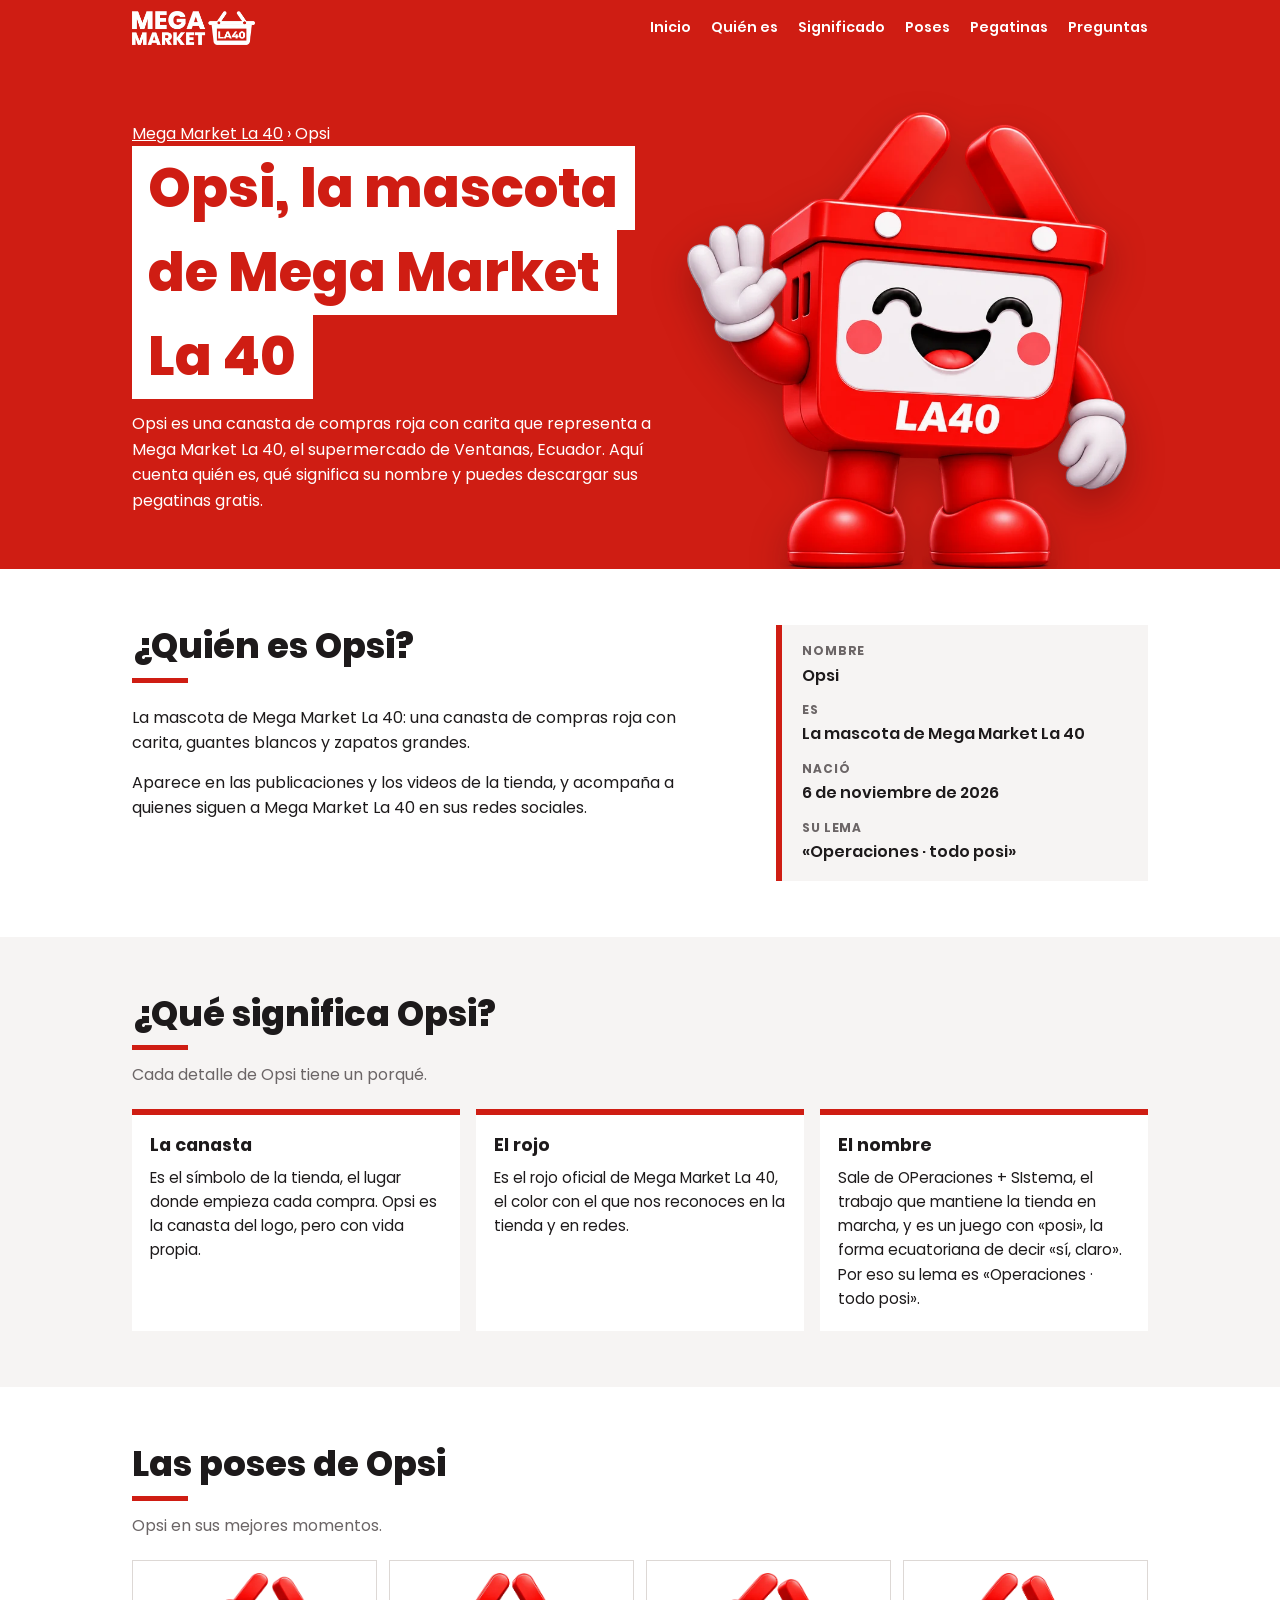
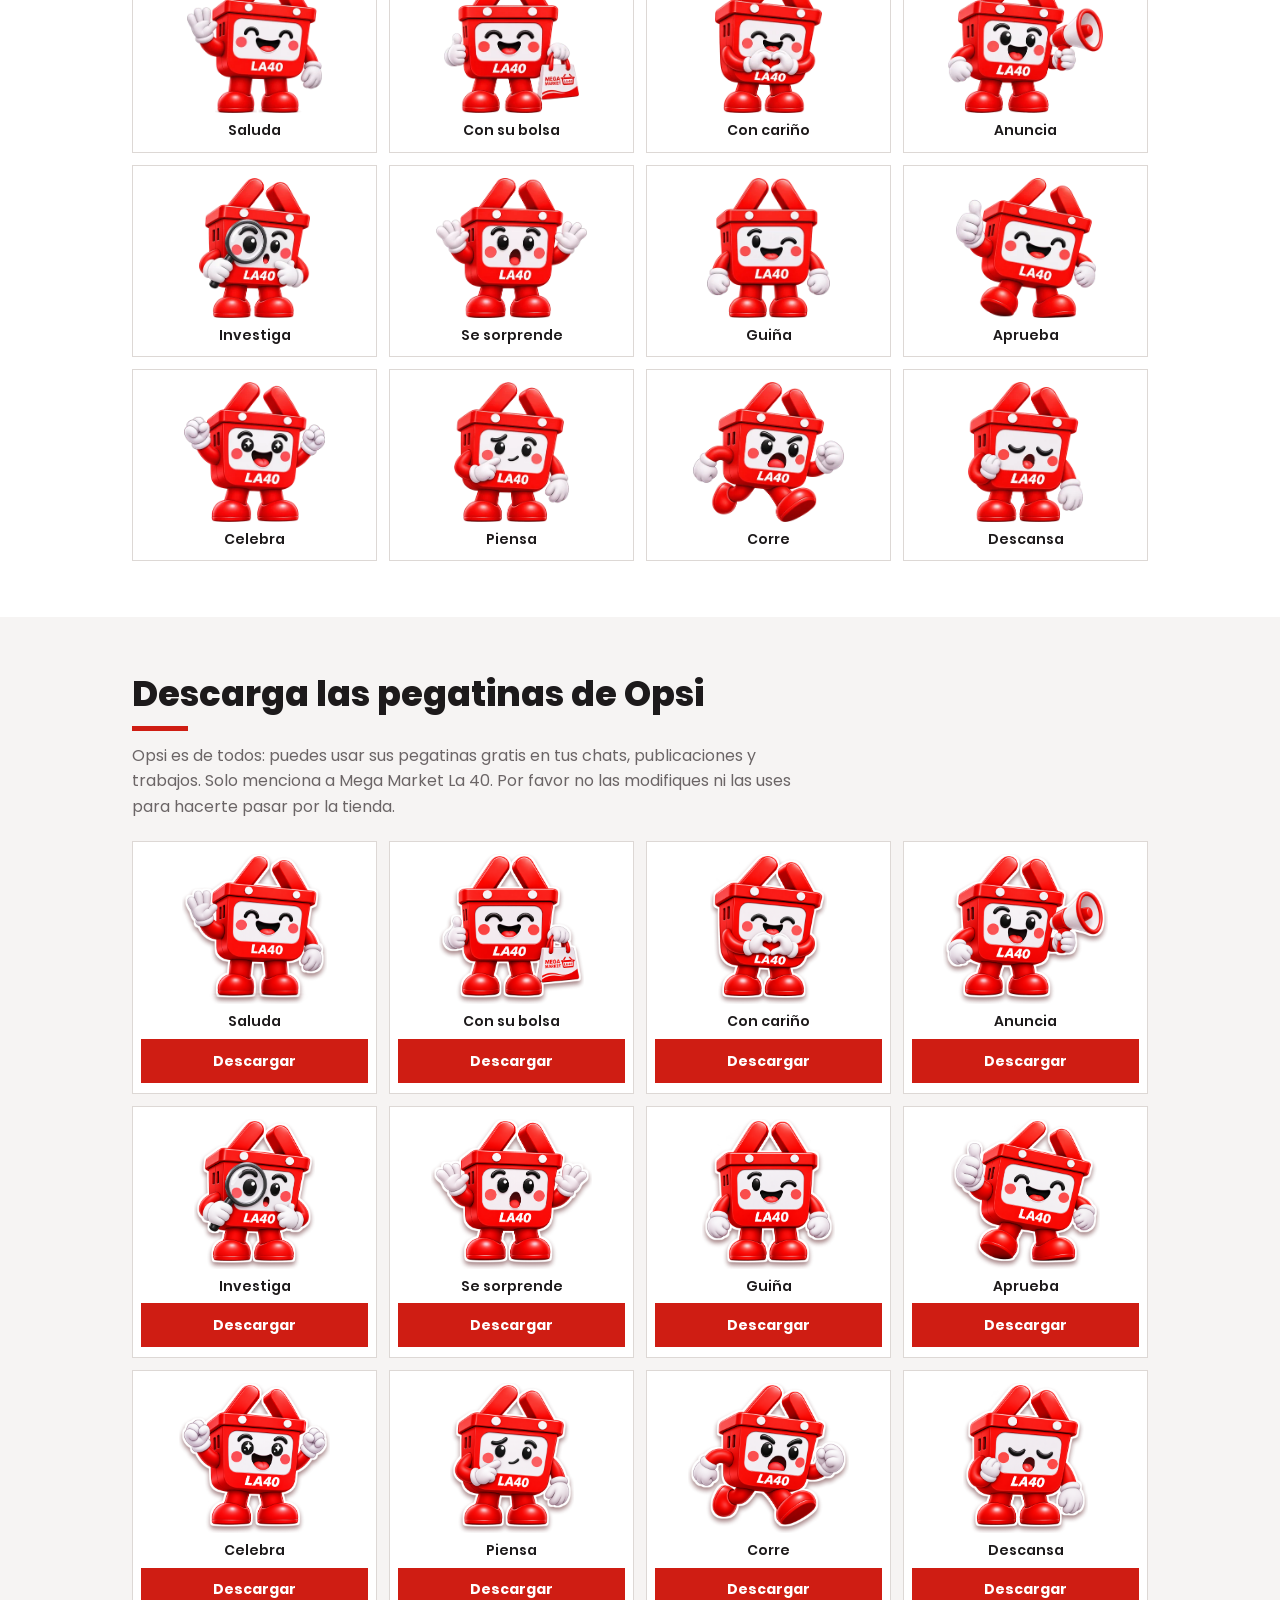
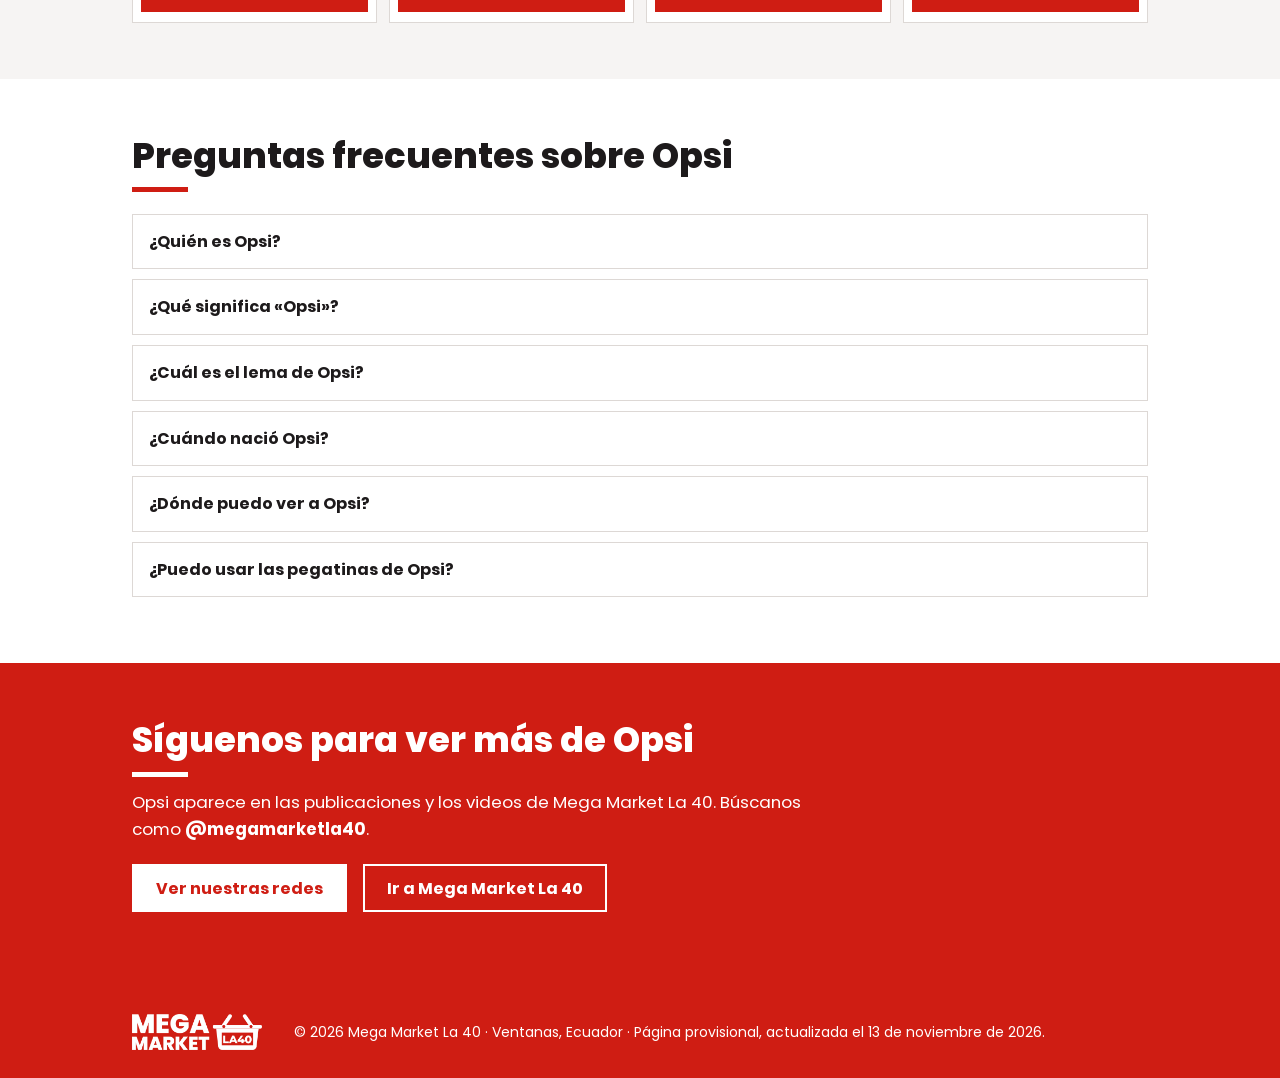
==== commit ca789932: "Actualiza la página provisional (2026-11-13)" ====
--- a/opsi/index.html
+++ b/opsi/index.html
@@ -4,13 +4,13 @@
 <meta name="theme-color" content="#CF1D13"><link rel="icon" href="../favicon.ico"><link rel="apple-touch-icon" href="../assets/icono-192.png">
 <meta property="og:type" content="website"><meta property="og:locale" content="es_EC"><meta property="og:site_name" content="Mega Market La 40"><meta property="og:title" content="Opsi, la mascota de Mega Market La 40 · Ventanas, Ecuador"><meta property="og:description" content="Conoce a Opsi, la mascota de Mega Market La 40, el supermercado de Ventanas, Ecuador: quién es, qué significa su nombre, su lema «Operaciones · todo posi» y sus pegatinas para descargar gratis."><meta property="og:url" content="https://megamarketla40.github.io/opsi/"><meta property="og:image" content="https://megamarketla40.github.io/assets/og-opsi.jpg">
 <link rel="canonical" href="https://megamarketla40.github.io/opsi/"><script type="application/ld+json">{"@context": "https://schema.org", "@graph": [{"@type": "WebPage", "@id": "https://megamarketla40.github.io/opsi/#pagina", "url": "https://megamarketla40.github.io/opsi/", "name": "Opsi, la mascota de Mega Market La 40 · Ventanas, Ecuador", "description": "Conoce a Opsi, la mascota de Mega Market La 40, el supermercado de Ventanas, Ecuador: quién es, qué significa su nombre, su lema «Operaciones · todo posi» y sus pegatinas para descargar gratis.", "inLanguage": "es", "about": {"@type": "Thing", "name": "Opsi", "alternateName": "Opsi, la mascota de Mega Market La 40", "description": "La mascota de Mega Market La 40: una canasta de compras roja con carita, guantes blancos y zapatos grandes.", "image": "https://megamarketla40.github.io/assets/og-opsi.jpg", "url": "https://megamarketla40.github.io/opsi/"}, "primaryImageOfPage": {"@type": "ImageObject", "contentUrl": "https://megamarketla40.github.io/assets/og-opsi.jpg"}}, {"@type": "BreadcrumbList", "itemListElement": [{"@type": "ListItem", "position": 1, "name": "Mega Market La 40", "item": "https://megamarketla40.github.io/"}, {"@type": "ListItem", "position": 2, "name": "Opsi", "item": "https://megamarketla40.github.io/opsi/"}]}, {"@type": "FAQPage", "mainEntity": [{"@type": "Question", "name": "¿Quién es Opsi?", "acceptedAnswer": {"@type": "Answer", "text": "Opsi es la mascota de Mega Market La 40, el supermercado de Ventanas, Los Ríos, Ecuador: una canasta de compras roja con carita, guantes blancos y zapatos grandes."}}, {"@type": "Question", "name": "¿Qué significa «Opsi»?", "acceptedAnswer": {"@type": "Answer", "text": "Su nombre sale de OPeraciones + SIstema, el trabajo que mantiene la tienda en marcha, y es un juego con «posi», la forma ecuatoriana de decir «sí, claro»."}}, {"@type": "Question", "name": "¿Cuál es el lema de Opsi?", "acceptedAnswer": {"@type": "Answer", "text": "Su lema es «Operaciones · todo posi»."}}, {"@type": "Question", "name": "¿Cuándo nació Opsi?", "acceptedAnswer": {"@type": "Answer", "text": "Opsi nació el 6 de noviembre de 2026."}}, {"@type": "Question", "name": "¿Dónde puedo ver a Opsi?", "acceptedAnswer": {"@type": "Answer", "text": "En esta página y en las redes sociales de Mega Market La 40: Facebook, Instagram, TikTok y YouTube, siempre como @megamarketla40."}}, {"@type": "Question", "name": "¿Puedo usar las pegatinas de Opsi?", "acceptedAnswer": {"@type": "Answer", "text": "Sí. Opsi es de todos: puedes usar sus pegatinas gratis en tus chats, publicaciones y trabajos. Solo menciona a Mega Market La 40. Por favor no las modifiques ni las uses para hacerte pasar por la tienda."}}]}, {"@type": "ImageObject", "contentUrl": "https://megamarketla40.github.io/assets/pegatinas/opsi-mascota-mega-market-la-40-saludando.png", "name": "Opsi, la mascota de Mega Market La 40: saluda", "creditText": "Mega Market La 40", "creator": {"@type": "Organization", "name": "Mega Market La 40"}, "copyrightNotice": "© 2026 Mega Market La 40", "license": "https://megamarketla40.github.io/opsi/#uso", "acquireLicensePage": "https://megamarketla40.github.io/opsi/#descargas"}, {"@type": "ImageObject", "contentUrl": "https://megamarketla40.github.io/assets/pegatinas/opsi-mascota-mega-market-la-40-con-bolsa.png", "name": "Opsi, la mascota de Mega Market La 40: con su bolsa", "creditText": "Mega Market La 40", "creator": {"@type": "Organization", "name": "Mega Market La 40"}, "copyrightNotice": "© 2026 Mega Market La 40", "license": "https://megamarketla40.github.io/opsi/#uso", "acquireLicensePage": "https://megamarketla40.github.io/opsi/#descargas"}, {"@type": "ImageObject", "contentUrl": "https://megamarketla40.github.io/assets/pegatinas/opsi-mascota-mega-market-la-40-corazon.png", "name": "Opsi, la mascota de Mega Market La 40: con cariño", "creditText": "Mega Market La 40", "creator": {"@type": "Organization", "name": "Mega Market La 40"}, "copyrightNotice": "© 2026 Mega Market La 40", "license": "https://megamarketla40.github.io/opsi/#uso", "acquireLicensePage": "https://megamarketla40.github.io/opsi/#descargas"}, {"@type": "ImageObject", "contentUrl": "https://megamarketla40.github.io/assets/pegatinas/opsi-mascota-mega-market-la-40-megafono.png", "name": "Opsi, la mascota de Mega Market La 40: anuncia", "creditText": "Mega Market La 40", "creator": {"@type": "Organization", "name": "Mega Market La 40"}, "copyrightNotice": "© 2026 Mega Market La 40", "license": "https://megamarketla40.github.io/opsi/#uso", "acquireLicensePage": "https://megamarketla40.github.io/opsi/#descargas"}, {"@type": "ImageObject", "contentUrl": "https://megamarketla40.github.io/assets/pegatinas/opsi-mascota-mega-market-la-40-detective.png", "name": "Opsi, la mascota de Mega Market La 40: investiga", "creditText": "Mega Market La 40", "creator": {"@type": "Organization", "name": "Mega Market La 40"}, "copyrightNotice": "© 2026 Mega Market La 40", "license": "https://megamarketla40.github.io/opsi/#uso", "acquireLicensePage": "https://megamarketla40.github.io/opsi/#descargas"}, {"@type": "ImageObject", "contentUrl": "https://megamarketla40.github.io/assets/pegatinas/opsi-mascota-mega-market-la-40-sorprendida.png", "name": "Opsi, la mascota de Mega Market La 40: se sorprende", "creditText": "Mega Market La 40", "creator": {"@type": "Organization", "name": "Mega Market La 40"}, "copyrightNotice": "© 2026 Mega Market La 40", "license": "https://megamarketla40.github.io/opsi/#uso", "acquireLicensePage": "https://megamarketla40.github.io/opsi/#descargas"}, {"@type": "ImageObject", "contentUrl": "https://megamarketla40.github.io/assets/pegatinas/opsi-mascota-mega-market-la-40-guino.png", "name": "Opsi, la mascota de Mega Market La 40: guiña", "creditText": "Mega Market La 40", "creator": {"@type": "Organization", "name": "Mega Market La 40"}, "copyrightNotice": "© 2026 Mega Market La 40", "license": "https://megamarketla40.github.io/opsi/#uso", "acquireLicensePage": "https://megamarketla40.github.io/opsi/#descargas"}, {"@type": "ImageObject", "contentUrl": "https://megamarketla40.github.io/assets/pegatinas/opsi-mascota-mega-market-la-40-pulgar-arriba.png", "name": "Opsi, la mascota de Mega Market La 40: aprueba", "creditText": "Mega Market La 40", "creator": {"@type": "Organization", "name": "Mega Market La 40"}, "copyrightNotice": "© 2026 Mega Market La 40", "license": "https://megamarketla40.github.io/opsi/#uso", "acquireLicensePage": "https://megamarketla40.github.io/opsi/#descargas"}, {"@type": "ImageObject", "contentUrl": "https://megamarketla40.github.io/assets/pegatinas/opsi-mascota-mega-market-la-40-sonriente.png", "name": "Opsi, la mascota de Mega Market La 40: celebra", "creditText": "Mega Market La 40", "creator": {"@type": "Organization", "name": "Mega Market La 40"}, "copyrightNotice": "© 2026 Mega Market La 40", "license": "https://megamarketla40.github.io/opsi/#uso", "acquireLicensePage": "https://megamarketla40.github.io/opsi/#descargas"}, {"@type": "ImageObject", "contentUrl": "https://megamarketla40.github.io/assets/pegatinas/opsi-mascota-mega-market-la-40-pensativa.png", "name": "Opsi, la mascota de Mega Market La 40: piensa", "creditText": "Mega Market La 40", "creator": {"@type": "Organization", "name": "Mega Market La 40"}, "copyrightNotice": "© 2026 Mega Market La 40", "license": "https://megamarketla40.github.io/opsi/#uso", "acquireLicensePage": "https://megamarketla40.github.io/opsi/#descargas"}, {"@type": "ImageObject", "contentUrl": "https://megamarketla40.github.io/assets/pegatinas/opsi-mascota-mega-market-la-40-corriendo.png", "name": "Opsi, la mascota de Mega Market La 40: corre", "creditText": "Mega Market La 40", "creator": {"@type": "Organization", "name": "Mega Market La 40"}, "copyrightNotice": "© 2026 Mega Market La 40", "license": "https://megamarketla40.github.io/opsi/#uso", "acquireLicensePage": "https://megamarketla40.github.io/opsi/#descargas"}, {"@type": "ImageObject", "contentUrl": "https://megamarketla40.github.io/assets/pegatinas/opsi-mascota-mega-market-la-40-dormida.png", "name": "Opsi, la mascota de Mega Market La 40: descansa", "creditText": "Mega Market La 40", "creator": {"@type": "Organization", "name": "Mega Market La 40"}, "copyrightNotice": "© 2026 Mega Market La 40", "license": "https://megamarketla40.github.io/opsi/#uso", "acquireLicensePage": "https://megamarketla40.github.io/opsi/#descargas"}]}</script>
-<link rel="stylesheet" href="../estilo.css?v=c7b89c9b"></head><body class="con-barra">
+<link rel="stylesheet" href="../estilo.css?v=08989b76"></head><body class="con-barra">
 <header class="top"><div class="dentro"><a class="logo" href="../" aria-label="Mega Market La 40, inicio"><img src="../assets/logos/logo-blanco.png" alt="Mega Market La 40"></a><nav class="menu" aria-label="Secciones"><a href="../">Inicio</a><a href="#quien-es">Quién es</a><a href="#significado">Significado</a><a href="#poses">Poses</a><a href="#descargas">Pegatinas</a><a href="#preguntas">Preguntas</a></nav></div></header>
 <main id="top"><section class="portada opsi" aria-labelledby="t-portada"><div class="dentro">
   <div class="texto"><p class="migas"><a href="../">Mega Market La&nbsp;40</a> › Opsi</p>
     <h1 id="t-portada"><span class="caja">Opsi, la mascota de Mega Market La&nbsp;40</span></h1>
     <p>Opsi es una canasta de compras roja con carita que representa a Mega Market La&nbsp;40, el supermercado de Ventanas, Ecuador. Aquí cuenta quién es, qué significa su nombre y puedes descargar sus pegatinas gratis.</p></div>
-  <div class="figura"><img src="../assets/opsi/opsi-mascota-mega-market-la-40-presentacion.webp" alt="Opsi, la mascota de Mega Market La&nbsp;40, con una bolsa de la tienda"></div>
+  <div class="figura"><img src="../assets/opsi/opsi-mascota-mega-market-la-40-portada.webp" alt="Opsi, la mascota de Mega Market La&nbsp;40, saludando"></div>
 </div></section><section class="bloque" id="quien-es" aria-labelledby="t-quien"><div class="dentro dos">
   <div class="texto-largo"><h2 class="titulo" id="t-quien">¿Quién es Opsi?</h2><div class="bajada"></div><p>La mascota de Mega Market La&nbsp;40: una canasta de compras roja con carita, guantes blancos y zapatos grandes.</p><p>Aparece en las publicaciones y los videos de la tienda, y acompaña a quienes siguen a Mega Market La&nbsp;40 en sus redes sociales.</p></div>
   <aside class="ficha" aria-label="Datos de Opsi"><dl>
--- a/estilo.css
+++ b/estilo.css
@@ -221,7 +221,7 @@
 /* ---- Página de Opsi (/opsi/) ---- */
 .migas { margin: 0 0 12px; font-size: .9rem; }
 .migas a { color: var(--blanco); }
-.portada.opsi .figura img { width: min(60vw, 300px); }
+.boton.corto { justify-self: start; padding: 0 28px; }
 .significados-grid { display: grid; gap: 12px; }
 .poses, .descargas { display: grid; grid-template-columns: repeat(2, 1fr); gap: 10px; margin: 0; padding: 0; list-style: none; }
 .poses li, .descarga { background: var(--blanco); border: 1px solid var(--linea); padding: 12px 8px 10px; text-align: center; display: flex; flex-direction: column; align-items: center; gap: 6px; }
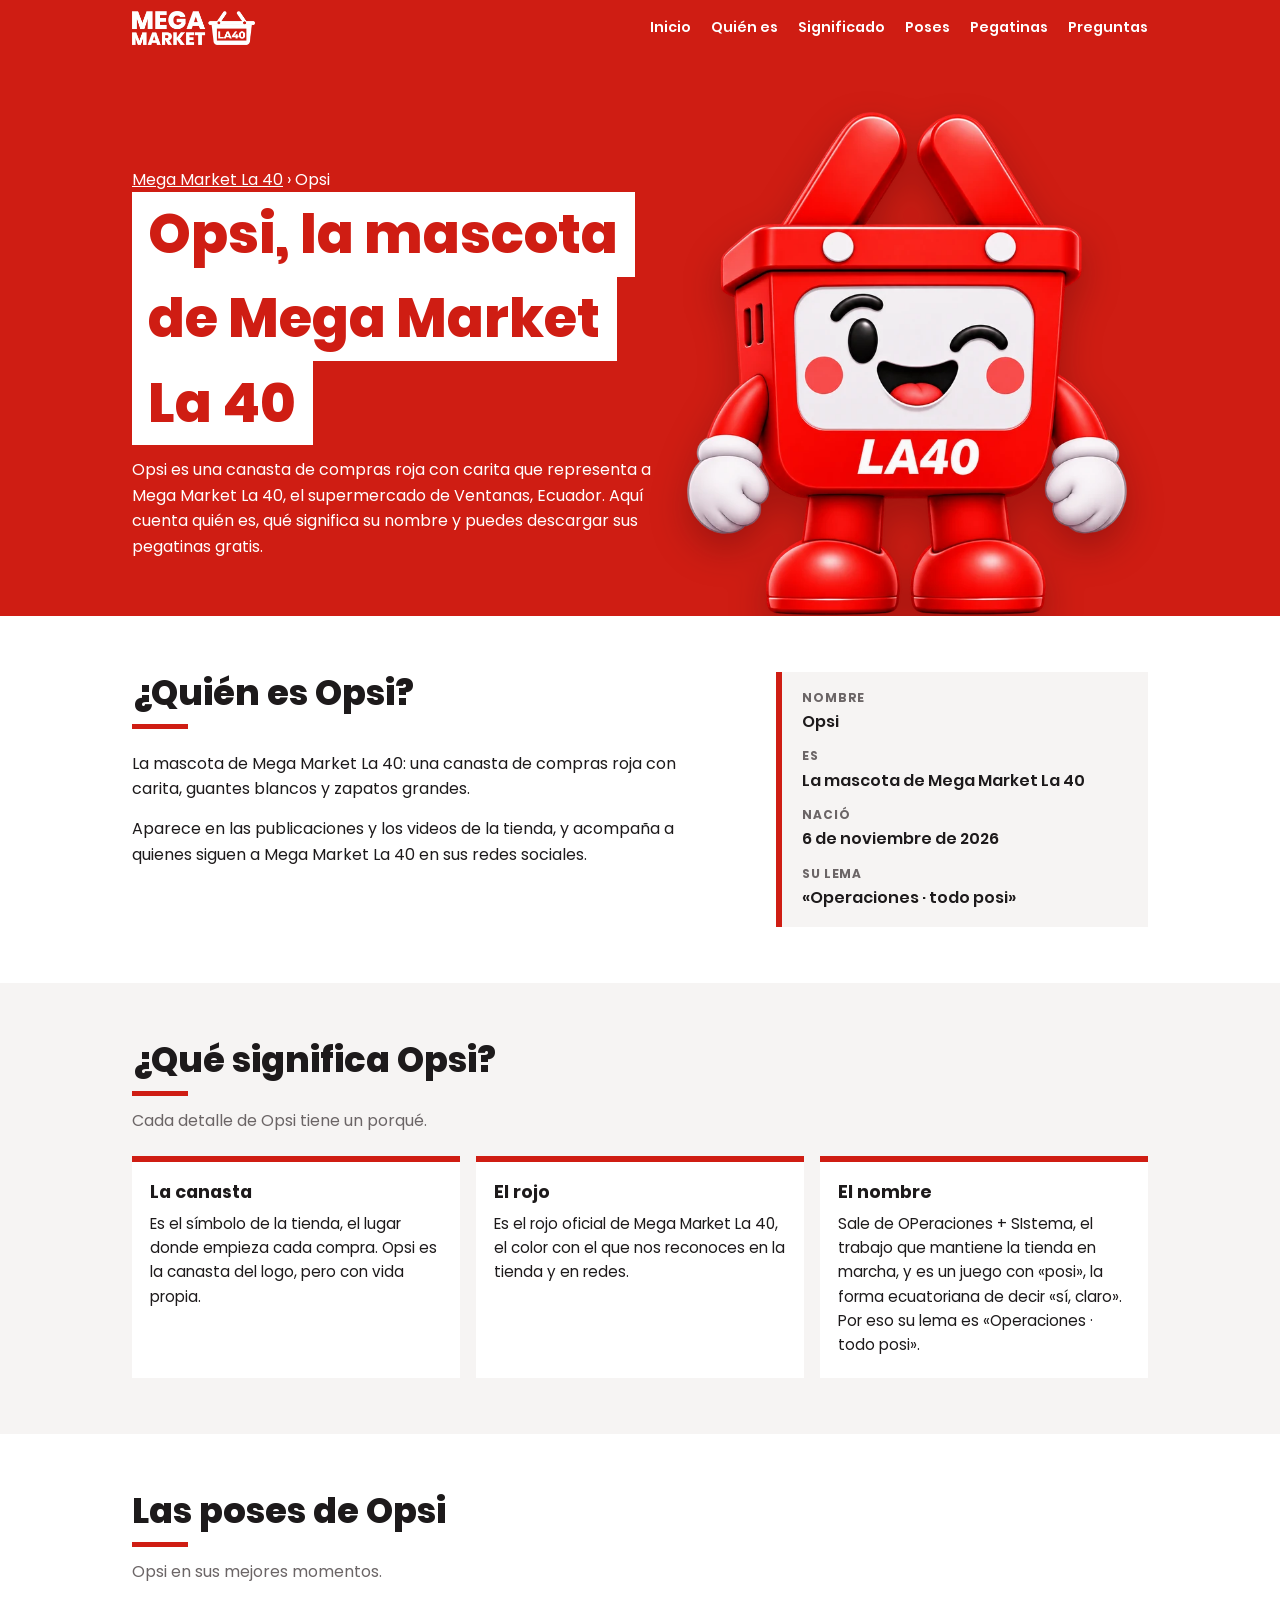
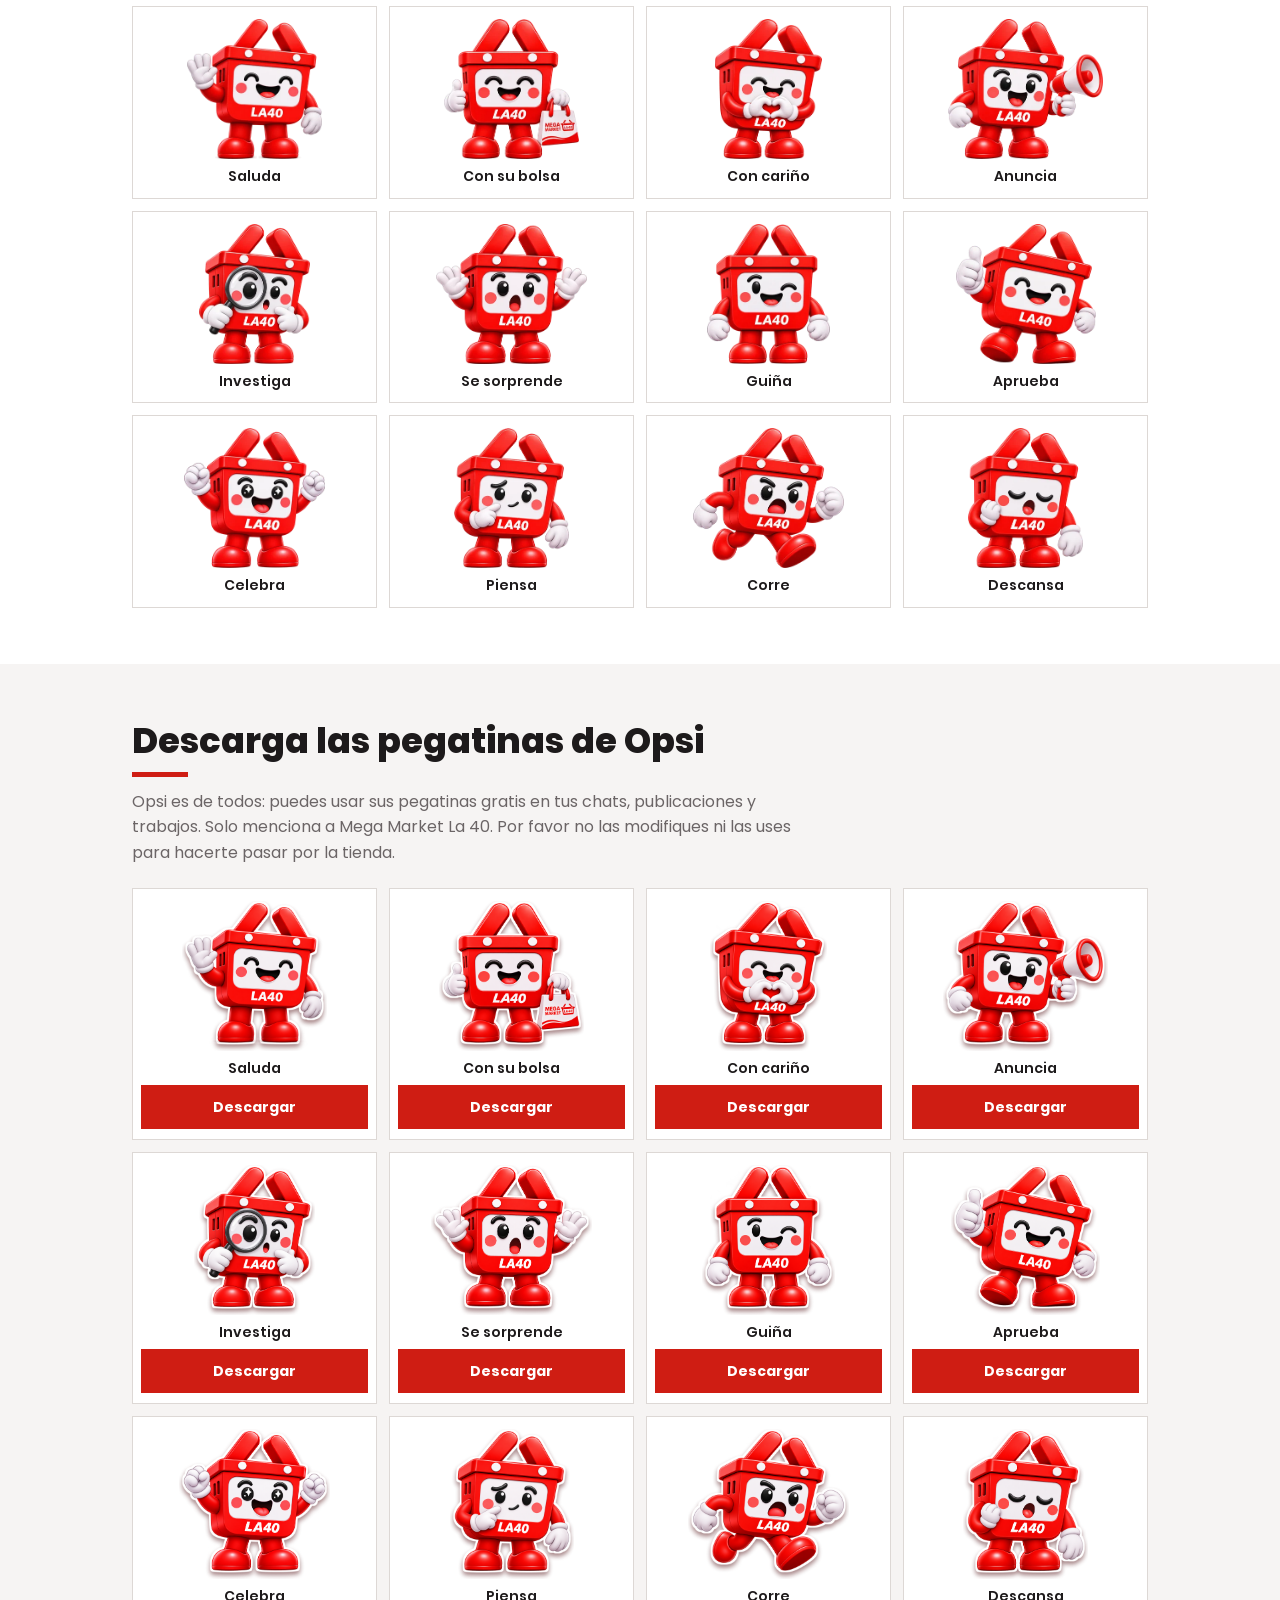
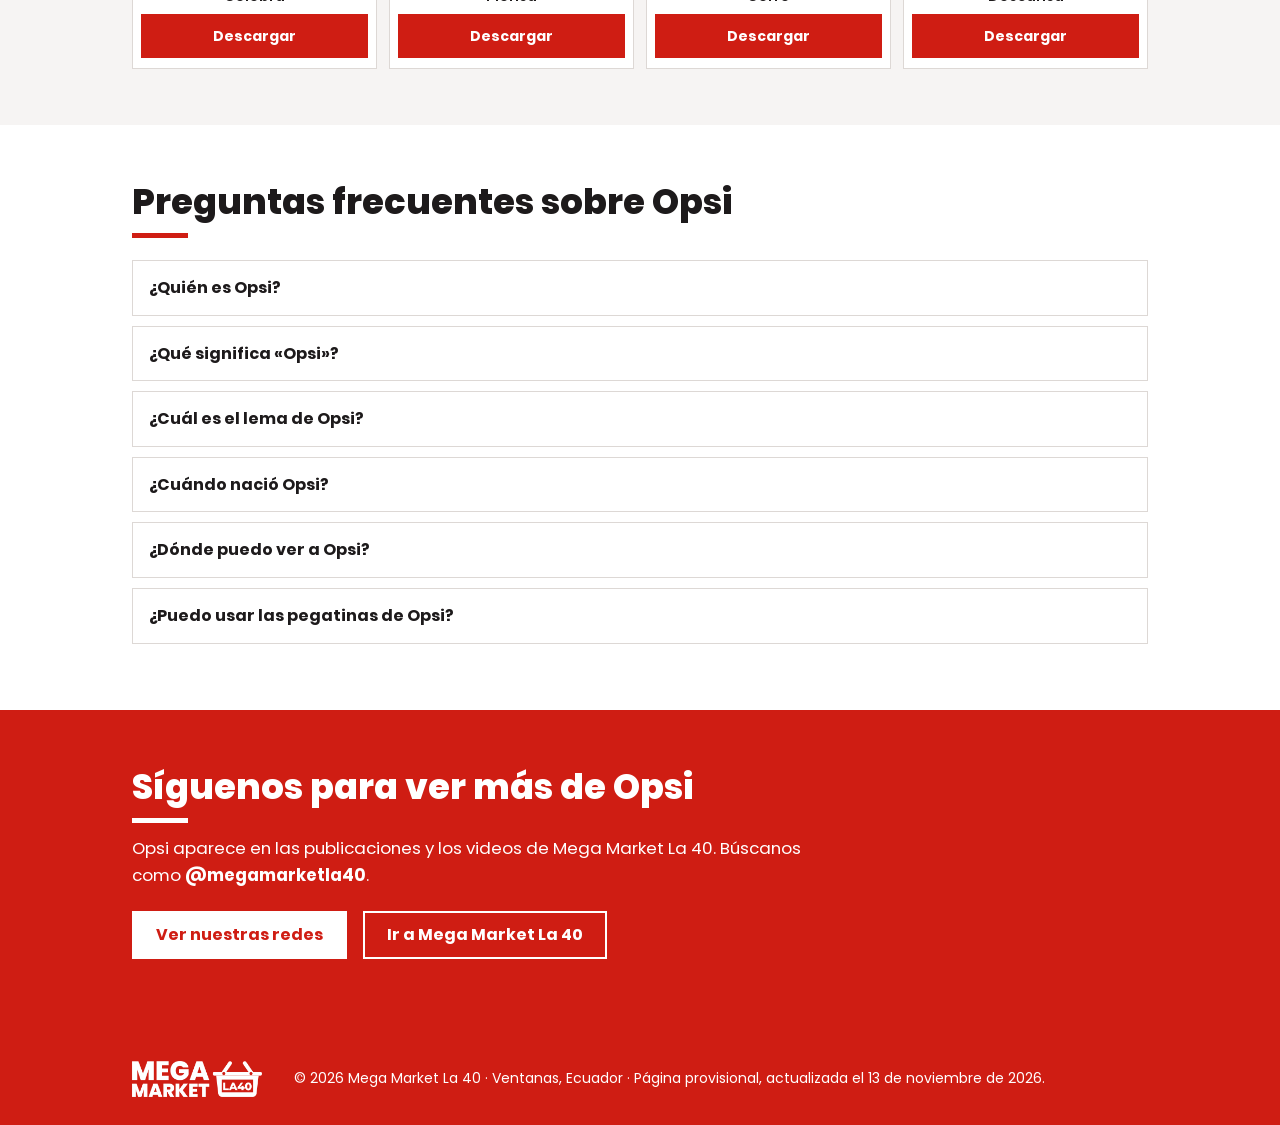
==== commit 13ecd4e8: "Actualiza la página provisional (2026-11-13)" ====
--- a/opsi/index.html
+++ b/opsi/index.html
@@ -10,7 +10,7 @@
   <div class="texto"><p class="migas"><a href="../">Mega Market La&nbsp;40</a> › Opsi</p>
     <h1 id="t-portada"><span class="caja">Opsi, la mascota de Mega Market La&nbsp;40</span></h1>
     <p>Opsi es una canasta de compras roja con carita que representa a Mega Market La&nbsp;40, el supermercado de Ventanas, Ecuador. Aquí cuenta quién es, qué significa su nombre y puedes descargar sus pegatinas gratis.</p></div>
-  <div class="figura"><img src="../assets/opsi/opsi-mascota-mega-market-la-40-portada.webp" alt="Opsi, la mascota de Mega Market La&nbsp;40, saludando"></div>
+  <div class="figura"><img src="../assets/opsi/opsi-mascota-mega-market-la-40-portada-opsi.webp" alt="Opsi, la mascota de Mega Market La&nbsp;40, guiñando un ojo"></div>
 </div></section><section class="bloque" id="quien-es" aria-labelledby="t-quien"><div class="dentro dos">
   <div class="texto-largo"><h2 class="titulo" id="t-quien">¿Quién es Opsi?</h2><div class="bajada"></div><p>La mascota de Mega Market La&nbsp;40: una canasta de compras roja con carita, guantes blancos y zapatos grandes.</p><p>Aparece en las publicaciones y los videos de la tienda, y acompaña a quienes siguen a Mega Market La&nbsp;40 en sus redes sociales.</p></div>
   <aside class="ficha" aria-label="Datos de Opsi"><dl>
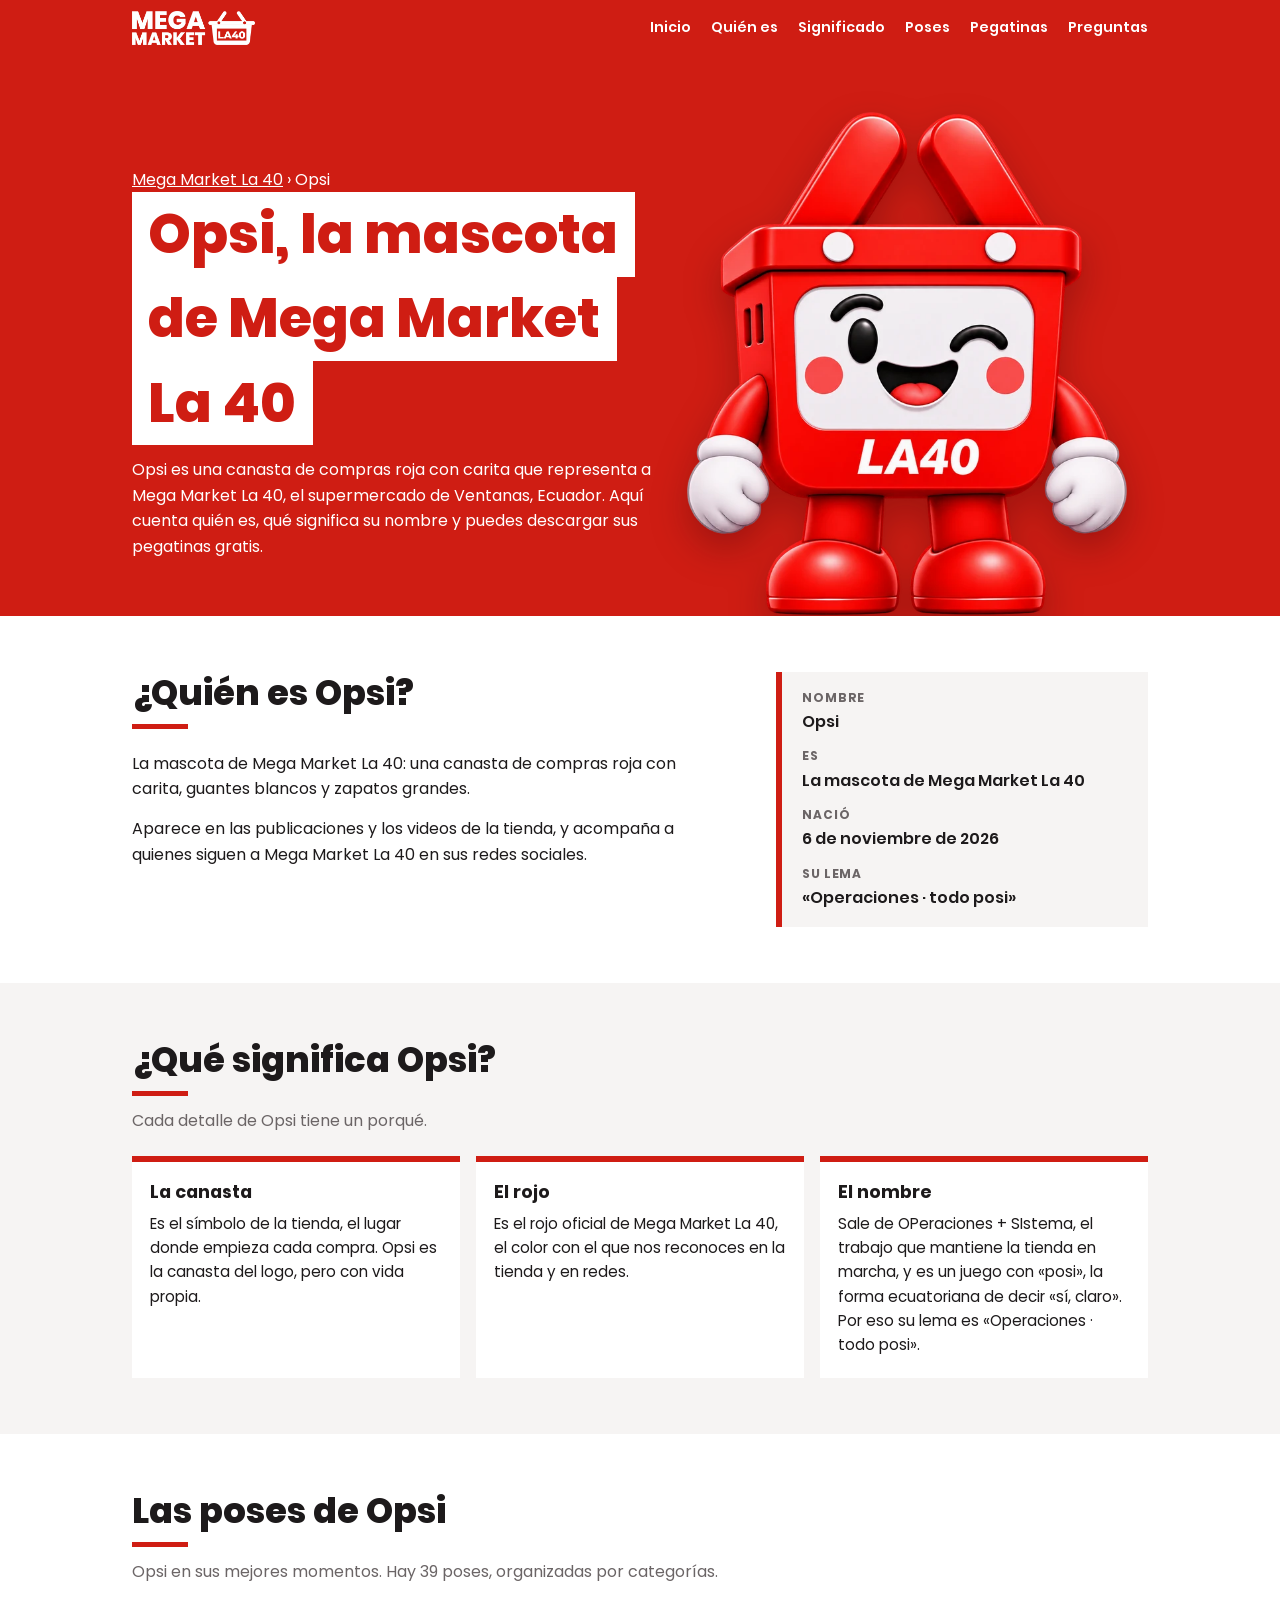
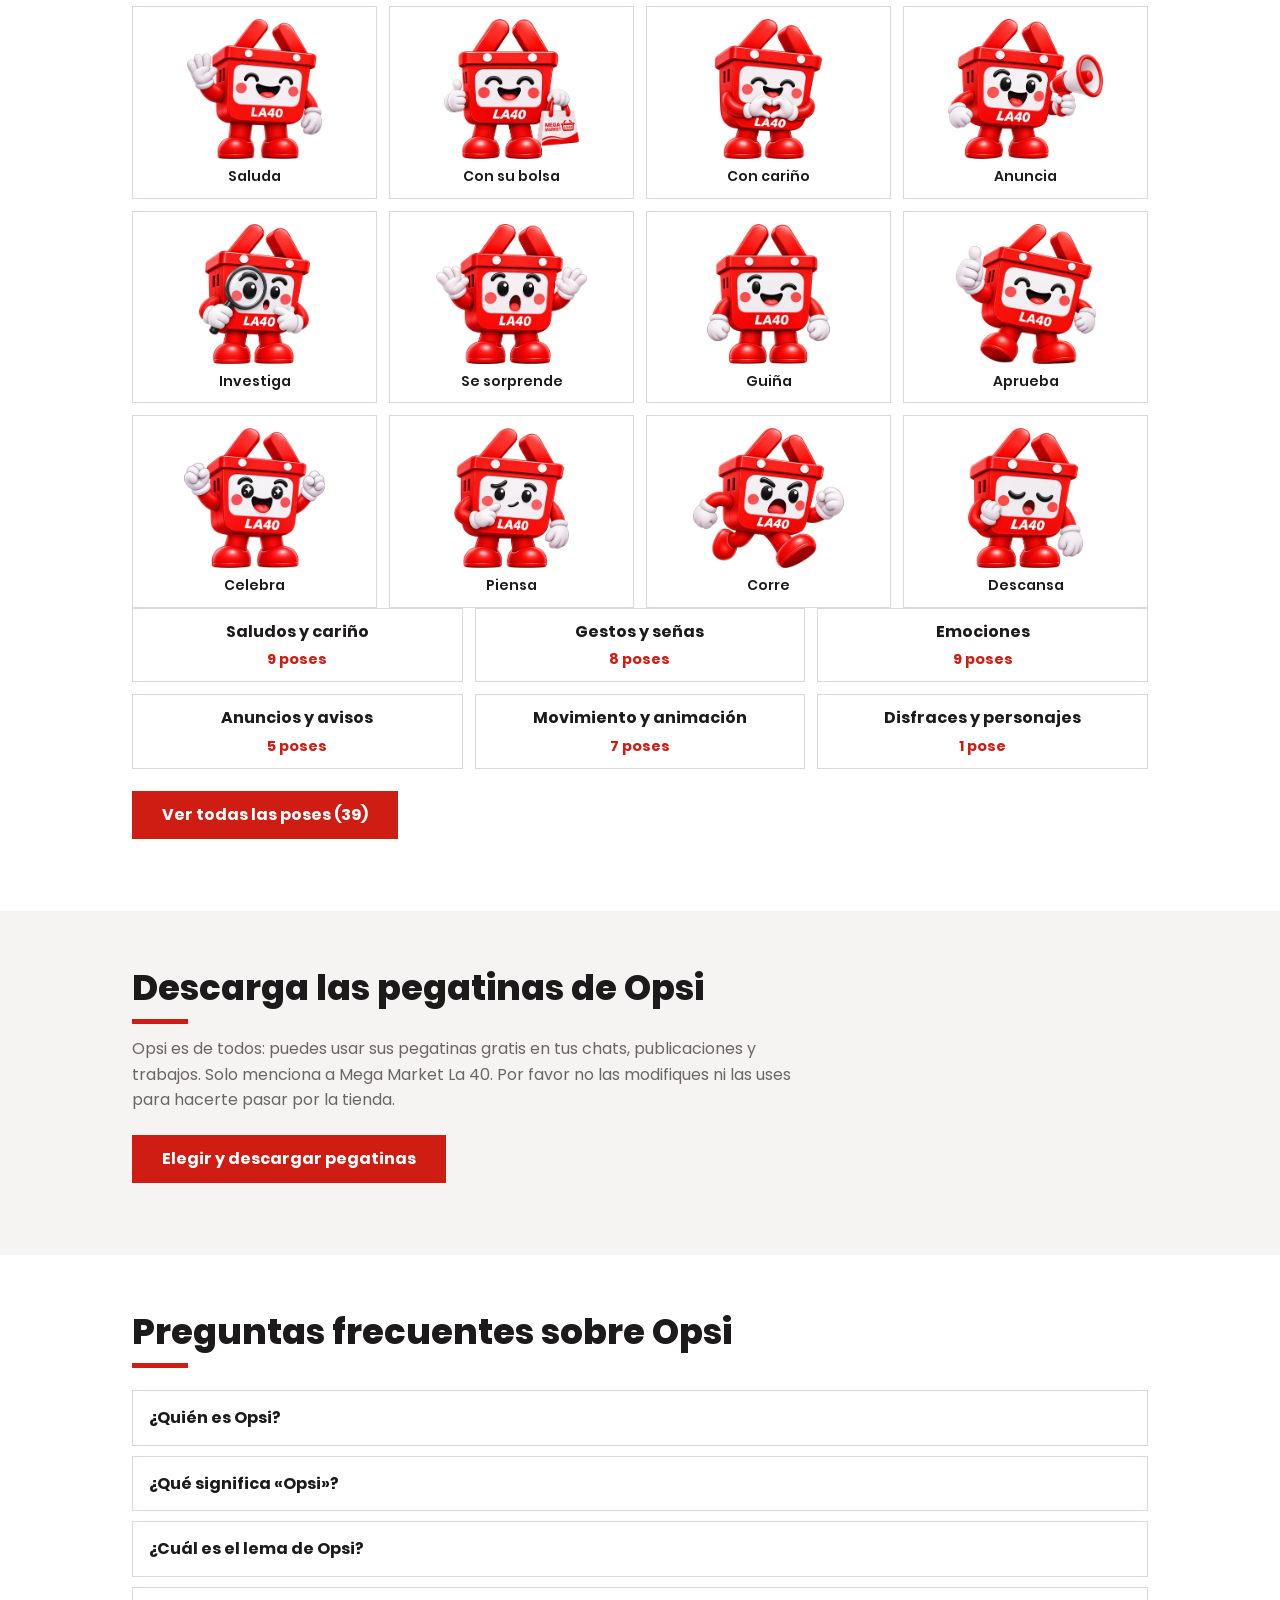
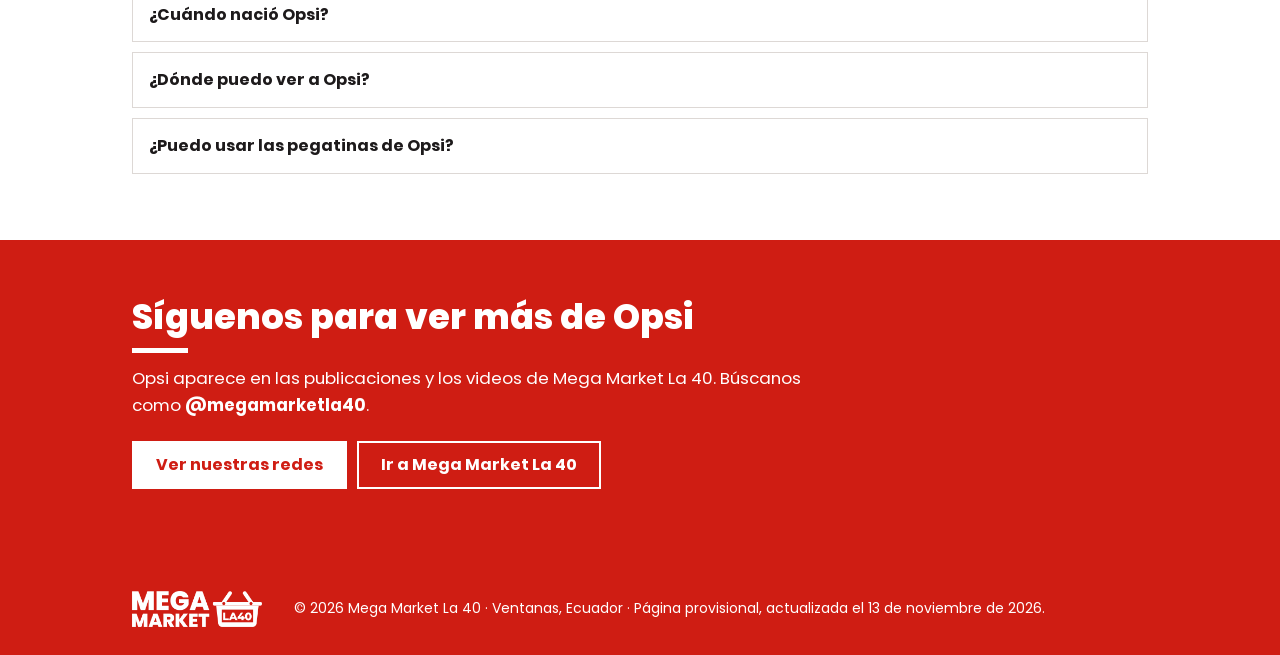
==== commit d01e1f03: "Actualiza la página provisional (2026-11-20)" ====
--- a/opsi/index.html
+++ b/opsi/index.html
@@ -1,10 +1,17 @@
 <!doctype html>
-<html lang="es"><head><meta charset="utf-8"><meta name="viewport" content="width=device-width,initial-scale=1">
+<html lang="es"><head>
+<script async src="https://www.googletagmanager.com/gtm.js?id=GTM-P8VH36SW"></script>
+<script>
+  window.dataLayer = window.dataLayer || [];
+  function gtag(){dataLayer.push(arguments);}
+  gtag('js', new Date());
+</script>
+<meta charset="utf-8"><meta name="viewport" content="width=device-width,initial-scale=1">
 <title>Opsi, la mascota de Mega Market La 40 · Ventanas, Ecuador</title><meta name="description" content="Conoce a Opsi, la mascota de Mega Market La 40, el supermercado de Ventanas, Ecuador: quién es, qué significa su nombre, su lema «Operaciones · todo posi» y sus pegatinas para descargar gratis.">
 <meta name="theme-color" content="#CF1D13"><link rel="icon" href="../favicon.ico"><link rel="apple-touch-icon" href="../assets/icono-192.png">
 <meta property="og:type" content="website"><meta property="og:locale" content="es_EC"><meta property="og:site_name" content="Mega Market La 40"><meta property="og:title" content="Opsi, la mascota de Mega Market La 40 · Ventanas, Ecuador"><meta property="og:description" content="Conoce a Opsi, la mascota de Mega Market La 40, el supermercado de Ventanas, Ecuador: quién es, qué significa su nombre, su lema «Operaciones · todo posi» y sus pegatinas para descargar gratis."><meta property="og:url" content="https://megamarketla40.github.io/opsi/"><meta property="og:image" content="https://megamarketla40.github.io/assets/og-opsi.jpg">
 <link rel="canonical" href="https://megamarketla40.github.io/opsi/"><script type="application/ld+json">{"@context": "https://schema.org", "@graph": [{"@type": "WebPage", "@id": "https://megamarketla40.github.io/opsi/#pagina", "url": "https://megamarketla40.github.io/opsi/", "name": "Opsi, la mascota de Mega Market La 40 · Ventanas, Ecuador", "description": "Conoce a Opsi, la mascota de Mega Market La 40, el supermercado de Ventanas, Ecuador: quién es, qué significa su nombre, su lema «Operaciones · todo posi» y sus pegatinas para descargar gratis.", "inLanguage": "es", "about": {"@type": "Thing", "name": "Opsi", "alternateName": "Opsi, la mascota de Mega Market La 40", "description": "La mascota de Mega Market La 40: una canasta de compras roja con carita, guantes blancos y zapatos grandes.", "image": "https://megamarketla40.github.io/assets/og-opsi.jpg", "url": "https://megamarketla40.github.io/opsi/"}, "primaryImageOfPage": {"@type": "ImageObject", "contentUrl": "https://megamarketla40.github.io/assets/og-opsi.jpg"}}, {"@type": "BreadcrumbList", "itemListElement": [{"@type": "ListItem", "position": 1, "name": "Mega Market La 40", "item": "https://megamarketla40.github.io/"}, {"@type": "ListItem", "position": 2, "name": "Opsi", "item": "https://megamarketla40.github.io/opsi/"}]}, {"@type": "FAQPage", "mainEntity": [{"@type": "Question", "name": "¿Quién es Opsi?", "acceptedAnswer": {"@type": "Answer", "text": "Opsi es la mascota de Mega Market La 40, el supermercado de Ventanas, Los Ríos, Ecuador: una canasta de compras roja con carita, guantes blancos y zapatos grandes."}}, {"@type": "Question", "name": "¿Qué significa «Opsi»?", "acceptedAnswer": {"@type": "Answer", "text": "Su nombre sale de OPeraciones + SIstema, el trabajo que mantiene la tienda en marcha, y es un juego con «posi», la forma ecuatoriana de decir «sí, claro»."}}, {"@type": "Question", "name": "¿Cuál es el lema de Opsi?", "acceptedAnswer": {"@type": "Answer", "text": "Su lema es «Operaciones · todo posi»."}}, {"@type": "Question", "name": "¿Cuándo nació Opsi?", "acceptedAnswer": {"@type": "Answer", "text": "Opsi nació el 6 de noviembre de 2026."}}, {"@type": "Question", "name": "¿Dónde puedo ver a Opsi?", "acceptedAnswer": {"@type": "Answer", "text": "En esta página y en las redes sociales de Mega Market La 40: Facebook, Instagram, TikTok y YouTube, siempre como @megamarketla40."}}, {"@type": "Question", "name": "¿Puedo usar las pegatinas de Opsi?", "acceptedAnswer": {"@type": "Answer", "text": "Sí. Opsi es de todos: puedes usar sus pegatinas gratis en tus chats, publicaciones y trabajos. Solo menciona a Mega Market La 40. Por favor no las modifiques ni las uses para hacerte pasar por la tienda."}}]}, {"@type": "ImageObject", "contentUrl": "https://megamarketla40.github.io/assets/pegatinas/opsi-mascota-mega-market-la-40-saludando.png", "name": "Opsi, la mascota de Mega Market La 40: saluda", "creditText": "Mega Market La 40", "creator": {"@type": "Organization", "name": "Mega Market La 40"}, "copyrightNotice": "© 2026 Mega Market La 40", "license": "https://megamarketla40.github.io/opsi/#uso", "acquireLicensePage": "https://megamarketla40.github.io/opsi/#descargas"}, {"@type": "ImageObject", "contentUrl": "https://megamarketla40.github.io/assets/pegatinas/opsi-mascota-mega-market-la-40-con-bolsa.png", "name": "Opsi, la mascota de Mega Market La 40: con su bolsa", "creditText": "Mega Market La 40", "creator": {"@type": "Organization", "name": "Mega Market La 40"}, "copyrightNotice": "© 2026 Mega Market La 40", "license": "https://megamarketla40.github.io/opsi/#uso", "acquireLicensePage": "https://megamarketla40.github.io/opsi/#descargas"}, {"@type": "ImageObject", "contentUrl": "https://megamarketla40.github.io/assets/pegatinas/opsi-mascota-mega-market-la-40-corazon.png", "name": "Opsi, la mascota de Mega Market La 40: con cariño", "creditText": "Mega Market La 40", "creator": {"@type": "Organization", "name": "Mega Market La 40"}, "copyrightNotice": "© 2026 Mega Market La 40", "license": "https://megamarketla40.github.io/opsi/#uso", "acquireLicensePage": "https://megamarketla40.github.io/opsi/#descargas"}, {"@type": "ImageObject", "contentUrl": "https://megamarketla40.github.io/assets/pegatinas/opsi-mascota-mega-market-la-40-megafono.png", "name": "Opsi, la mascota de Mega Market La 40: anuncia", "creditText": "Mega Market La 40", "creator": {"@type": "Organization", "name": "Mega Market La 40"}, "copyrightNotice": "© 2026 Mega Market La 40", "license": "https://megamarketla40.github.io/opsi/#uso", "acquireLicensePage": "https://megamarketla40.github.io/opsi/#descargas"}, {"@type": "ImageObject", "contentUrl": "https://megamarketla40.github.io/assets/pegatinas/opsi-mascota-mega-market-la-40-detective.png", "name": "Opsi, la mascota de Mega Market La 40: investiga", "creditText": "Mega Market La 40", "creator": {"@type": "Organization", "name": "Mega Market La 40"}, "copyrightNotice": "© 2026 Mega Market La 40", "license": "https://megamarketla40.github.io/opsi/#uso", "acquireLicensePage": "https://megamarketla40.github.io/opsi/#descargas"}, {"@type": "ImageObject", "contentUrl": "https://megamarketla40.github.io/assets/pegatinas/opsi-mascota-mega-market-la-40-sorprendida.png", "name": "Opsi, la mascota de Mega Market La 40: se sorprende", "creditText": "Mega Market La 40", "creator": {"@type": "Organization", "name": "Mega Market La 40"}, "copyrightNotice": "© 2026 Mega Market La 40", "license": "https://megamarketla40.github.io/opsi/#uso", "acquireLicensePage": "https://megamarketla40.github.io/opsi/#descargas"}, {"@type": "ImageObject", "contentUrl": "https://megamarketla40.github.io/assets/pegatinas/opsi-mascota-mega-market-la-40-guino.png", "name": "Opsi, la mascota de Mega Market La 40: guiña", "creditText": "Mega Market La 40", "creator": {"@type": "Organization", "name": "Mega Market La 40"}, "copyrightNotice": "© 2026 Mega Market La 40", "license": "https://megamarketla40.github.io/opsi/#uso", "acquireLicensePage": "https://megamarketla40.github.io/opsi/#descargas"}, {"@type": "ImageObject", "contentUrl": "https://megamarketla40.github.io/assets/pegatinas/opsi-mascota-mega-market-la-40-pulgar-arriba.png", "name": "Opsi, la mascota de Mega Market La 40: aprueba", "creditText": "Mega Market La 40", "creator": {"@type": "Organization", "name": "Mega Market La 40"}, "copyrightNotice": "© 2026 Mega Market La 40", "license": "https://megamarketla40.github.io/opsi/#uso", "acquireLicensePage": "https://megamarketla40.github.io/opsi/#descargas"}, {"@type": "ImageObject", "contentUrl": "https://megamarketla40.github.io/assets/pegatinas/opsi-mascota-mega-market-la-40-sonriente.png", "name": "Opsi, la mascota de Mega Market La 40: celebra", "creditText": "Mega Market La 40", "creator": {"@type": "Organization", "name": "Mega Market La 40"}, "copyrightNotice": "© 2026 Mega Market La 40", "license": "https://megamarketla40.github.io/opsi/#uso", "acquireLicensePage": "https://megamarketla40.github.io/opsi/#descargas"}, {"@type": "ImageObject", "contentUrl": "https://megamarketla40.github.io/assets/pegatinas/opsi-mascota-mega-market-la-40-pensativa.png", "name": "Opsi, la mascota de Mega Market La 40: piensa", "creditText": "Mega Market La 40", "creator": {"@type": "Organization", "name": "Mega Market La 40"}, "copyrightNotice": "© 2026 Mega Market La 40", "license": "https://megamarketla40.github.io/opsi/#uso", "acquireLicensePage": "https://megamarketla40.github.io/opsi/#descargas"}, {"@type": "ImageObject", "contentUrl": "https://megamarketla40.github.io/assets/pegatinas/opsi-mascota-mega-market-la-40-corriendo.png", "name": "Opsi, la mascota de Mega Market La 40: corre", "creditText": "Mega Market La 40", "creator": {"@type": "Organization", "name": "Mega Market La 40"}, "copyrightNotice": "© 2026 Mega Market La 40", "license": "https://megamarketla40.github.io/opsi/#uso", "acquireLicensePage": "https://megamarketla40.github.io/opsi/#descargas"}, {"@type": "ImageObject", "contentUrl": "https://megamarketla40.github.io/assets/pegatinas/opsi-mascota-mega-market-la-40-dormida.png", "name": "Opsi, la mascota de Mega Market La 40: descansa", "creditText": "Mega Market La 40", "creator": {"@type": "Organization", "name": "Mega Market La 40"}, "copyrightNotice": "© 2026 Mega Market La 40", "license": "https://megamarketla40.github.io/opsi/#uso", "acquireLicensePage": "https://megamarketla40.github.io/opsi/#descargas"}]}</script>
-<link rel="stylesheet" href="../estilo.css?v=08989b76"></head><body class="con-barra">
+<link rel="stylesheet" href="../estilo.css?v=ecc9204a"></head><body class="con-barra">
 <header class="top"><div class="dentro"><a class="logo" href="../" aria-label="Mega Market La 40, inicio"><img src="../assets/logos/logo-blanco.png" alt="Mega Market La 40"></a><nav class="menu" aria-label="Secciones"><a href="../">Inicio</a><a href="#quien-es">Quién es</a><a href="#significado">Significado</a><a href="#poses">Poses</a><a href="#descargas">Pegatinas</a><a href="#preguntas">Preguntas</a></nav></div></header>
 <main id="top"><section class="portada opsi" aria-labelledby="t-portada"><div class="dentro">
   <div class="texto"><p class="migas"><a href="../">Mega Market La&nbsp;40</a> › Opsi</p>
@@ -23,12 +30,14 @@
   <h2 class="titulo" id="t-significado">¿Qué significa Opsi?</h2><div class="bajada">Cada detalle de Opsi tiene un porqué.</div>
   <div class="significados-grid"><article class="significado"><h3>La canasta</h3><p>Es el símbolo de la tienda, el lugar donde empieza cada compra. Opsi es la canasta del logo, pero con vida propia.</p></article><article class="significado"><h3>El rojo</h3><p>Es el rojo oficial de Mega Market La&nbsp;40, el color con el que nos reconoces en la tienda y en redes.</p></article><article class="significado"><h3>El nombre</h3><p>Sale de OPeraciones + SIstema, el trabajo que mantiene la tienda en marcha, y es un juego con «posi», la forma ecuatoriana de decir «sí, claro». Por eso su lema es «Operaciones · todo posi».</p></article></div>
 </div></section><section class="bloque" id="poses" aria-labelledby="t-poses"><div class="dentro">
-  <h2 class="titulo" id="t-poses">Las poses de Opsi</h2><div class="bajada">Opsi en sus mejores momentos.</div>
+  <h2 class="titulo" id="t-poses">Las poses de Opsi</h2><div class="bajada">Opsi en sus mejores momentos. Hay 39 poses, organizadas por categorías.</div>
   <ul class="poses"><li><img src="../assets/opsi/opsi-mascota-mega-market-la-40-saludando.webp" alt="Opsi, la mascota de Mega Market La&nbsp;40: saluda" loading="lazy"><span>Saluda</span></li><li><img src="../assets/opsi/opsi-mascota-mega-market-la-40-con-bolsa.webp" alt="Opsi, la mascota de Mega Market La&nbsp;40: con su bolsa" loading="lazy"><span>Con su bolsa</span></li><li><img src="../assets/opsi/opsi-mascota-mega-market-la-40-corazon.webp" alt="Opsi, la mascota de Mega Market La&nbsp;40: con cariño" loading="lazy"><span>Con cariño</span></li><li><img src="../assets/opsi/opsi-mascota-mega-market-la-40-megafono.webp" alt="Opsi, la mascota de Mega Market La&nbsp;40: anuncia" loading="lazy"><span>Anuncia</span></li><li><img src="../assets/opsi/opsi-mascota-mega-market-la-40-detective.webp" alt="Opsi, la mascota de Mega Market La&nbsp;40: investiga" loading="lazy"><span>Investiga</span></li><li><img src="../assets/opsi/opsi-mascota-mega-market-la-40-sorprendida.webp" alt="Opsi, la mascota de Mega Market La&nbsp;40: se sorprende" loading="lazy"><span>Se sorprende</span></li><li><img src="../assets/opsi/opsi-mascota-mega-market-la-40-guino.webp" alt="Opsi, la mascota de Mega Market La&nbsp;40: guiña" loading="lazy"><span>Guiña</span></li><li><img src="../assets/opsi/opsi-mascota-mega-market-la-40-pulgar-arriba.webp" alt="Opsi, la mascota de Mega Market La&nbsp;40: aprueba" loading="lazy"><span>Aprueba</span></li><li><img src="../assets/opsi/opsi-mascota-mega-market-la-40-sonriente.webp" alt="Opsi, la mascota de Mega Market La&nbsp;40: celebra" loading="lazy"><span>Celebra</span></li><li><img src="../assets/opsi/opsi-mascota-mega-market-la-40-pensativa.webp" alt="Opsi, la mascota de Mega Market La&nbsp;40: piensa" loading="lazy"><span>Piensa</span></li><li><img src="../assets/opsi/opsi-mascota-mega-market-la-40-corriendo.webp" alt="Opsi, la mascota de Mega Market La&nbsp;40: corre" loading="lazy"><span>Corre</span></li><li><img src="../assets/opsi/opsi-mascota-mega-market-la-40-dormida.webp" alt="Opsi, la mascota de Mega Market La&nbsp;40: descansa" loading="lazy"><span>Descansa</span></li></ul>
+  <ul class="cats compacto"><li><a class="cat chico" href="poses/saludos/"><b>Saludos y cariño</b><span>9 poses</span></a></li><li><a class="cat chico" href="poses/gestos/"><b>Gestos y señas</b><span>8 poses</span></a></li><li><a class="cat chico" href="poses/emociones/"><b>Emociones</b><span>9 poses</span></a></li><li><a class="cat chico" href="poses/anuncios/"><b>Anuncios y avisos</b><span>5 poses</span></a></li><li><a class="cat chico" href="poses/movimiento/"><b>Movimiento y animación</b><span>7 poses</span></a></li><li><a class="cat chico" href="poses/personajes/"><b>Disfraces y personajes</b><span>1 pose</span></a></li></ul>
+  <div class="acciones"><a class="boton corto" href="poses/">Ver todas las poses (39)</a></div>
 </div></section><section class="bloque gris" id="descargas" aria-labelledby="t-descargas"><div class="dentro">
   <h2 class="titulo" id="t-descargas">Descarga las pegatinas de Opsi</h2>
   <p class="bajada" id="uso">Opsi es de todos: puedes usar sus pegatinas gratis en tus chats, publicaciones y trabajos. Solo menciona a Mega Market La&nbsp;40. Por favor no las modifiques ni las uses para hacerte pasar por la tienda.</p>
-  <ul class="descargas"><li class="descarga"><img src="../assets/pegatinas/opsi-mascota-mega-market-la-40-saludando.png" alt="Pegatina de Opsi, la mascota de Mega Market La&nbsp;40: saluda" loading="lazy"><span>Saluda</span><a class="boton" href="../assets/pegatinas/opsi-mascota-mega-market-la-40-saludando.png" download="opsi-mascota-mega-market-la-40-saludando.png" aria-label="Descargar la pegatina de Opsi: saluda">Descargar</a></li><li class="descarga"><img src="../assets/pegatinas/opsi-mascota-mega-market-la-40-con-bolsa.png" alt="Pegatina de Opsi, la mascota de Mega Market La&nbsp;40: con su bolsa" loading="lazy"><span>Con su bolsa</span><a class="boton" href="../assets/pegatinas/opsi-mascota-mega-market-la-40-con-bolsa.png" download="opsi-mascota-mega-market-la-40-con-bolsa.png" aria-label="Descargar la pegatina de Opsi: con su bolsa">Descargar</a></li><li class="descarga"><img src="../assets/pegatinas/opsi-mascota-mega-market-la-40-corazon.png" alt="Pegatina de Opsi, la mascota de Mega Market La&nbsp;40: con cariño" loading="lazy"><span>Con cariño</span><a class="boton" href="../assets/pegatinas/opsi-mascota-mega-market-la-40-corazon.png" download="opsi-mascota-mega-market-la-40-corazon.png" aria-label="Descargar la pegatina de Opsi: con cariño">Descargar</a></li><li class="descarga"><img src="../assets/pegatinas/opsi-mascota-mega-market-la-40-megafono.png" alt="Pegatina de Opsi, la mascota de Mega Market La&nbsp;40: anuncia" loading="lazy"><span>Anuncia</span><a class="boton" href="../assets/pegatinas/opsi-mascota-mega-market-la-40-megafono.png" download="opsi-mascota-mega-market-la-40-megafono.png" aria-label="Descargar la pegatina de Opsi: anuncia">Descargar</a></li><li class="descarga"><img src="../assets/pegatinas/opsi-mascota-mega-market-la-40-detective.png" alt="Pegatina de Opsi, la mascota de Mega Market La&nbsp;40: investiga" loading="lazy"><span>Investiga</span><a class="boton" href="../assets/pegatinas/opsi-mascota-mega-market-la-40-detective.png" download="opsi-mascota-mega-market-la-40-detective.png" aria-label="Descargar la pegatina de Opsi: investiga">Descargar</a></li><li class="descarga"><img src="../assets/pegatinas/opsi-mascota-mega-market-la-40-sorprendida.png" alt="Pegatina de Opsi, la mascota de Mega Market La&nbsp;40: se sorprende" loading="lazy"><span>Se sorprende</span><a class="boton" href="../assets/pegatinas/opsi-mascota-mega-market-la-40-sorprendida.png" download="opsi-mascota-mega-market-la-40-sorprendida.png" aria-label="Descargar la pegatina de Opsi: se sorprende">Descargar</a></li><li class="descarga"><img src="../assets/pegatinas/opsi-mascota-mega-market-la-40-guino.png" alt="Pegatina de Opsi, la mascota de Mega Market La&nbsp;40: guiña" loading="lazy"><span>Guiña</span><a class="boton" href="../assets/pegatinas/opsi-mascota-mega-market-la-40-guino.png" download="opsi-mascota-mega-market-la-40-guino.png" aria-label="Descargar la pegatina de Opsi: guiña">Descargar</a></li><li class="descarga"><img src="../assets/pegatinas/opsi-mascota-mega-market-la-40-pulgar-arriba.png" alt="Pegatina de Opsi, la mascota de Mega Market La&nbsp;40: aprueba" loading="lazy"><span>Aprueba</span><a class="boton" href="../assets/pegatinas/opsi-mascota-mega-market-la-40-pulgar-arriba.png" download="opsi-mascota-mega-market-la-40-pulgar-arriba.png" aria-label="Descargar la pegatina de Opsi: aprueba">Descargar</a></li><li class="descarga"><img src="../assets/pegatinas/opsi-mascota-mega-market-la-40-sonriente.png" alt="Pegatina de Opsi, la mascota de Mega Market La&nbsp;40: celebra" loading="lazy"><span>Celebra</span><a class="boton" href="../assets/pegatinas/opsi-mascota-mega-market-la-40-sonriente.png" download="opsi-mascota-mega-market-la-40-sonriente.png" aria-label="Descargar la pegatina de Opsi: celebra">Descargar</a></li><li class="descarga"><img src="../assets/pegatinas/opsi-mascota-mega-market-la-40-pensativa.png" alt="Pegatina de Opsi, la mascota de Mega Market La&nbsp;40: piensa" loading="lazy"><span>Piensa</span><a class="boton" href="../assets/pegatinas/opsi-mascota-mega-market-la-40-pensativa.png" download="opsi-mascota-mega-market-la-40-pensativa.png" aria-label="Descargar la pegatina de Opsi: piensa">Descargar</a></li><li class="descarga"><img src="../assets/pegatinas/opsi-mascota-mega-market-la-40-corriendo.png" alt="Pegatina de Opsi, la mascota de Mega Market La&nbsp;40: corre" loading="lazy"><span>Corre</span><a class="boton" href="../assets/pegatinas/opsi-mascota-mega-market-la-40-corriendo.png" download="opsi-mascota-mega-market-la-40-corriendo.png" aria-label="Descargar la pegatina de Opsi: corre">Descargar</a></li><li class="descarga"><img src="../assets/pegatinas/opsi-mascota-mega-market-la-40-dormida.png" alt="Pegatina de Opsi, la mascota de Mega Market La&nbsp;40: descansa" loading="lazy"><span>Descansa</span><a class="boton" href="../assets/pegatinas/opsi-mascota-mega-market-la-40-dormida.png" download="opsi-mascota-mega-market-la-40-dormida.png" aria-label="Descargar la pegatina de Opsi: descansa">Descargar</a></li></ul>
+  <div class="acciones"><a class="boton corto" href="poses/">Elegir y descargar pegatinas</a></div>
 </div></section><section class="bloque" id="preguntas" aria-labelledby="t-preguntas"><div class="dentro">
   <h2 class="titulo" id="t-preguntas">Preguntas frecuentes sobre Opsi</h2><div class="bajada"></div>
   <details class="faq"><summary>¿Quién es Opsi?</summary><p>Opsi es la mascota de Mega Market La&nbsp;40, el supermercado de Ventanas, Los Ríos, Ecuador: una canasta de compras roja con carita, guantes blancos y zapatos grandes.</p></details><details class="faq"><summary>¿Qué significa «Opsi»?</summary><p>Su nombre sale de OPeraciones + SIstema, el trabajo que mantiene la tienda en marcha, y es un juego con «posi», la forma ecuatoriana de decir «sí, claro».</p></details><details class="faq"><summary>¿Cuál es el lema de Opsi?</summary><p>Su lema es «Operaciones · todo posi».</p></details><details class="faq"><summary>¿Cuándo nació Opsi?</summary><p>Opsi nació el 6 de noviembre de 2026.</p></details><details class="faq"><summary>¿Dónde puedo ver a Opsi?</summary><p>En esta página y en las redes sociales de Mega Market La&nbsp;40: Facebook, Instagram, TikTok y YouTube, siempre como @megamarketla40.</p></details><details class="faq"><summary>¿Puedo usar las pegatinas de Opsi?</summary><p>Sí. Opsi es de todos: puedes usar sus pegatinas gratis en tus chats, publicaciones y trabajos. Solo menciona a Mega Market La&nbsp;40. Por favor no las modifiques ni las uses para hacerte pasar por la tienda.</p></details>
--- a/estilo.css
+++ b/estilo.css
@@ -240,3 +240,33 @@
 @media (min-width: 860px) {
   .poses, .descargas { grid-template-columns: repeat(4, 1fr); }
 }
+
+/* ---- Poses por categoría (/opsi/poses/) ---- */
+.cats { display: grid; grid-template-columns: repeat(2, 1fr); gap: 12px; margin: 0 0 22px; padding: 0; list-style: none; }
+.cat { display: flex; flex-direction: column; align-items: center; gap: 4px; height: 100%; padding: 14px 10px 16px; background: var(--blanco); border: 1px solid var(--linea); color: var(--texto); text-decoration: none; text-align: center; }
+.cat:hover, .cat:focus-visible { border-color: var(--rojo); outline: none; }
+.cat img { height: 120px; width: auto; max-width: 100%; object-fit: contain; }
+.cat b { font-size: 1rem; }
+.cat span { color: var(--rojo); font-weight: 700; font-size: .9rem; }
+.cat small { color: var(--texto-2); font-size: .82rem; line-height: 1.35; }
+.cats.compacto .cat.chico { min-height: 64px; justify-content: center; padding: 10px; }
+.chips, .paginas { display: flex; gap: 8px; overflow-x: auto; margin: 0 -20px 18px; padding: 2px 20px 6px; scrollbar-width: none; }
+.chips::-webkit-scrollbar, .paginas::-webkit-scrollbar { display: none; }
+.chips a, .paginas a { flex: none; display: inline-flex; align-items: center; justify-content: center; min-height: 44px; min-width: 44px; padding: 0 16px; background: var(--blanco); border: 2px solid var(--linea); color: var(--texto); font-weight: 600; text-decoration: none; }
+.chips a[aria-current], .paginas a[aria-current] { background: var(--rojo); border-color: var(--rojo); color: var(--blanco); }
+.chips a:hover, .paginas a:hover, .chips a:focus-visible, .paginas a:focus-visible { border-color: var(--rojo); outline: none; }
+.paginas { justify-content: center; margin: 22px 0 0; }
+.boton.contorno-rojo { background: var(--blanco); color: var(--rojo); }
+.boton.contorno-rojo:hover, .boton.contorno-rojo:focus-visible { background: var(--rojo); color: var(--blanco); }
+.acciones { display: grid; gap: 10px; }
+@media (min-width: 640px) { .cats { grid-template-columns: repeat(3, 1fr); } .cats.compacto { grid-template-columns: repeat(3, 1fr); } .chips, .paginas { margin-left: 0; margin-right: 0; padding-left: 0; padding-right: 0; flex-wrap: wrap; overflow: visible; } }
+@media (min-width: 860px) { .cats { grid-template-columns: repeat(3, 1fr); } }
+
+/* Filtro de poses (páginas /opsi/poses/): mismo estilo que los chips y botones de la web (bordes rectos, rojo oficial) */
+.buscador { margin: 0 0 18px; display: grid; gap: 6px; }
+.buscador label { font-weight: 600; font-size: 14px; }
+.buscador .fila { display: flex; gap: 8px; }
+.buscador input { flex: 1 1 auto; min-width: 0; min-height: 48px; padding: 0 14px; background: var(--blanco); border: 2px solid var(--linea); border-radius: 0; color: var(--texto); font: inherit; font-size: 16px; }
+.buscador input:focus { border-color: var(--rojo); outline: none; }
+.buscador .boton { flex: none; min-height: 48px; padding: 0 18px; }
+.resultados[hidden], .buscador[hidden], [data-filtrable][hidden] { display: none; }
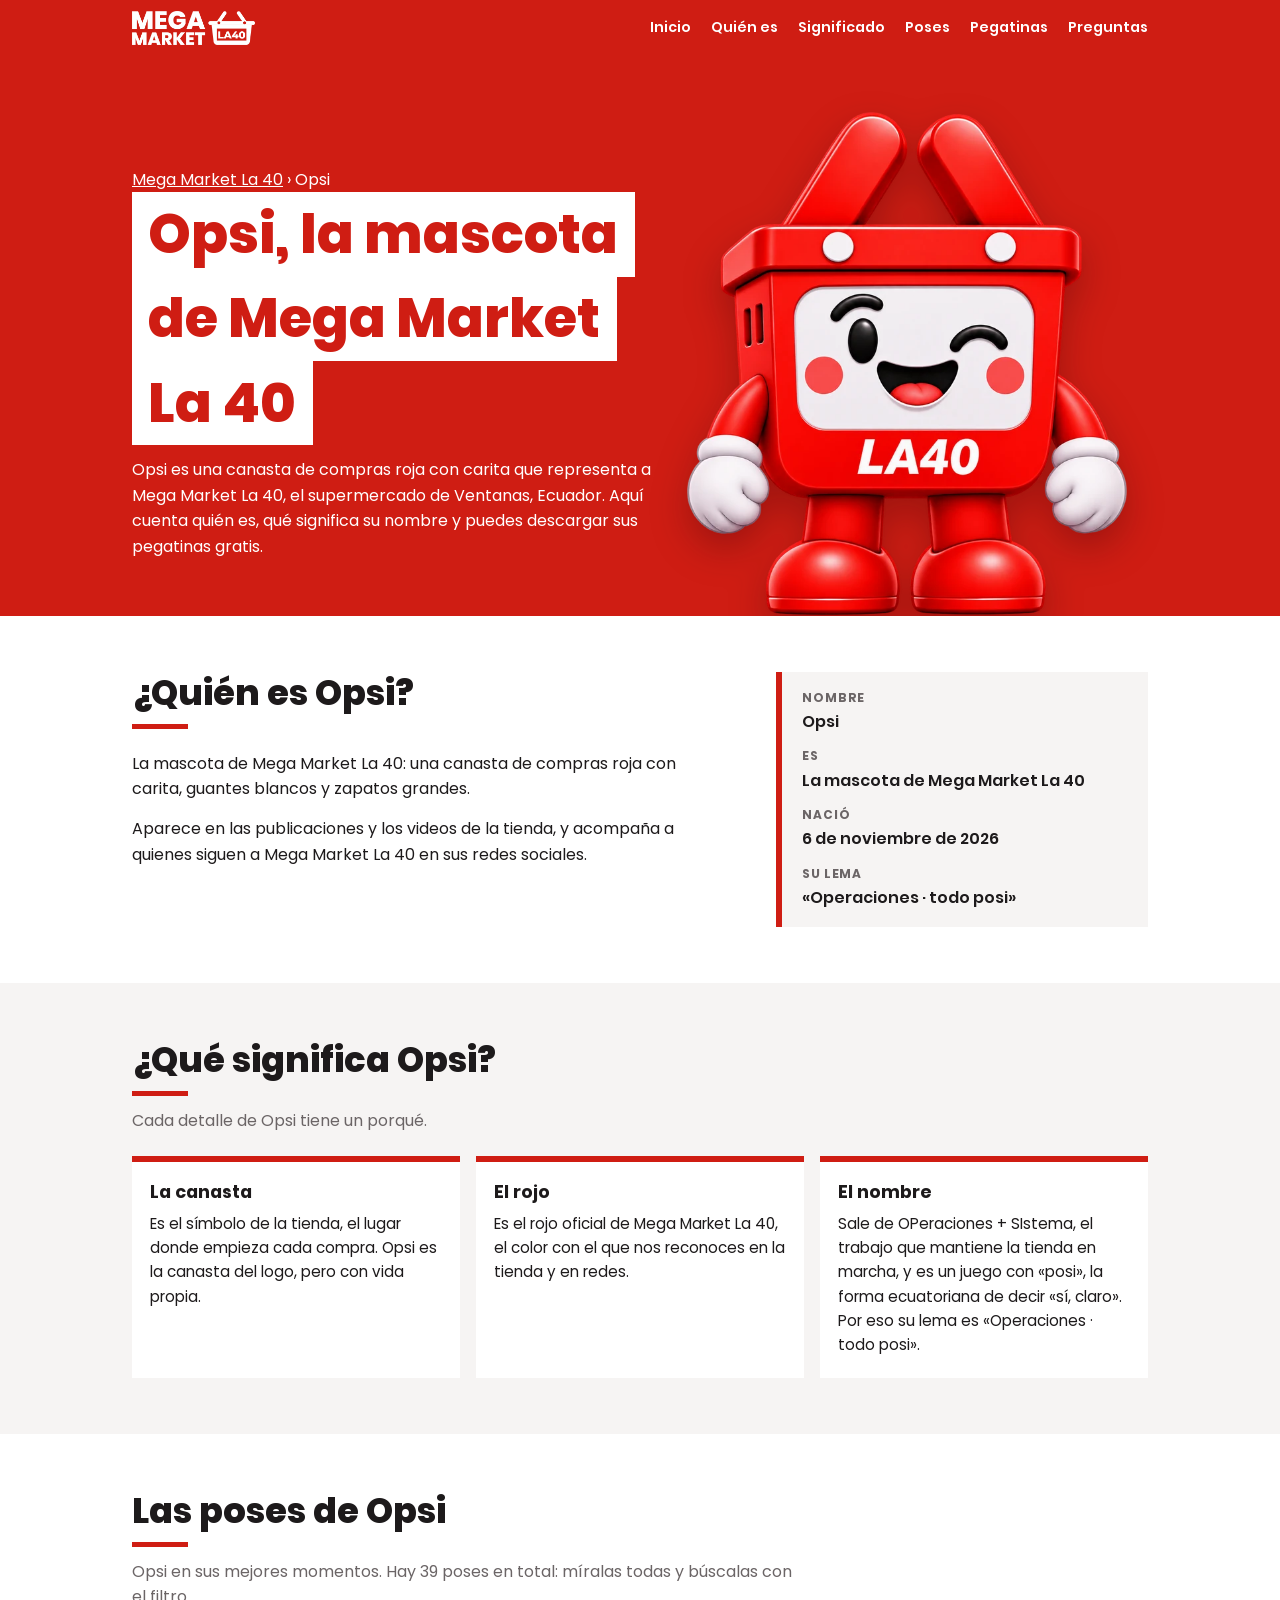
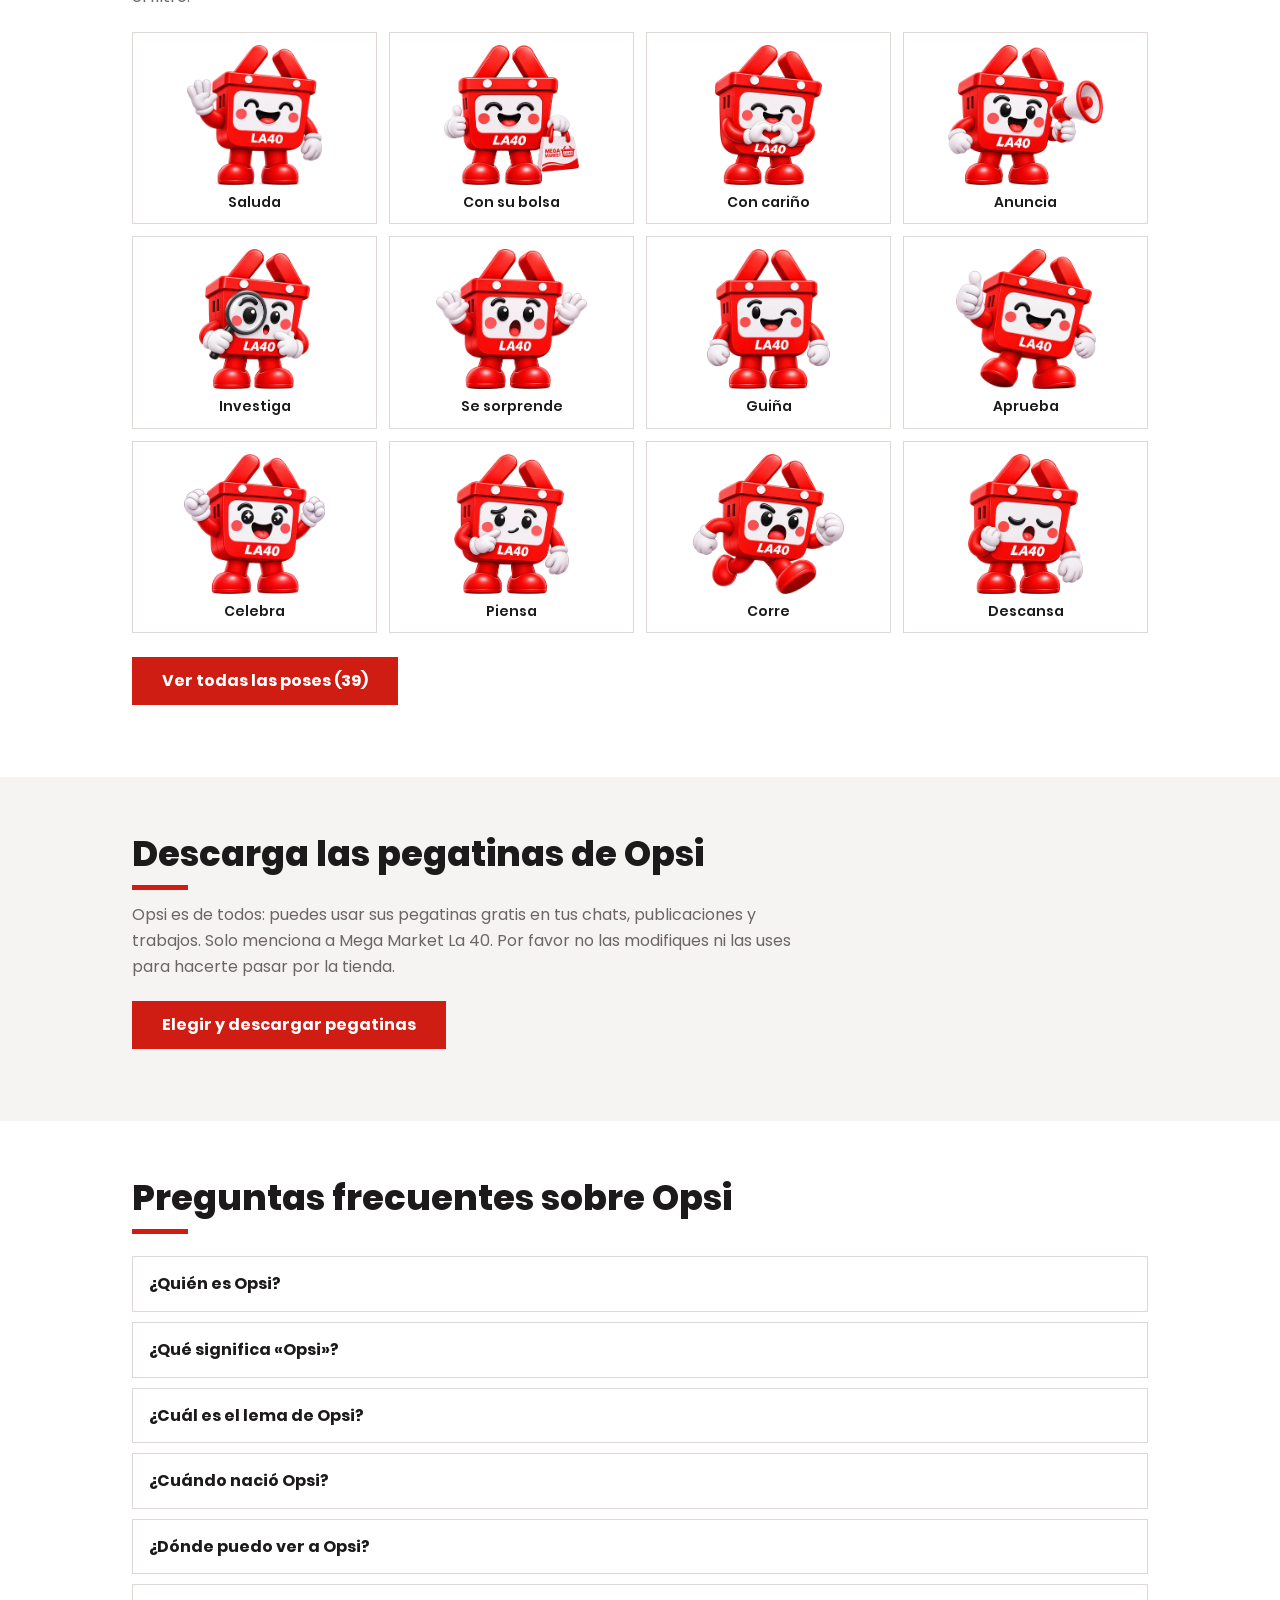
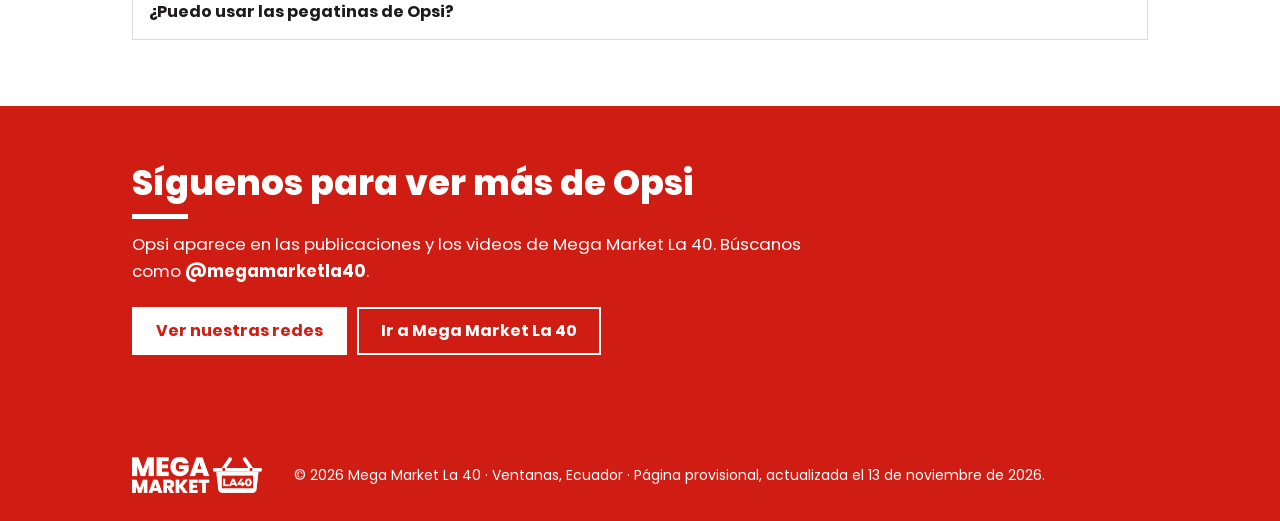
==== commit 61e539c3: "Actualiza la página provisional (2026-11-20)" ====
--- a/opsi/index.html
+++ b/opsi/index.html
@@ -11,7 +11,7 @@
 <meta name="theme-color" content="#CF1D13"><link rel="icon" href="../favicon.ico"><link rel="apple-touch-icon" href="../assets/icono-192.png">
 <meta property="og:type" content="website"><meta property="og:locale" content="es_EC"><meta property="og:site_name" content="Mega Market La 40"><meta property="og:title" content="Opsi, la mascota de Mega Market La 40 · Ventanas, Ecuador"><meta property="og:description" content="Conoce a Opsi, la mascota de Mega Market La 40, el supermercado de Ventanas, Ecuador: quién es, qué significa su nombre, su lema «Operaciones · todo posi» y sus pegatinas para descargar gratis."><meta property="og:url" content="https://megamarketla40.github.io/opsi/"><meta property="og:image" content="https://megamarketla40.github.io/assets/og-opsi.jpg">
 <link rel="canonical" href="https://megamarketla40.github.io/opsi/"><script type="application/ld+json">{"@context": "https://schema.org", "@graph": [{"@type": "WebPage", "@id": "https://megamarketla40.github.io/opsi/#pagina", "url": "https://megamarketla40.github.io/opsi/", "name": "Opsi, la mascota de Mega Market La 40 · Ventanas, Ecuador", "description": "Conoce a Opsi, la mascota de Mega Market La 40, el supermercado de Ventanas, Ecuador: quién es, qué significa su nombre, su lema «Operaciones · todo posi» y sus pegatinas para descargar gratis.", "inLanguage": "es", "about": {"@type": "Thing", "name": "Opsi", "alternateName": "Opsi, la mascota de Mega Market La 40", "description": "La mascota de Mega Market La 40: una canasta de compras roja con carita, guantes blancos y zapatos grandes.", "image": "https://megamarketla40.github.io/assets/og-opsi.jpg", "url": "https://megamarketla40.github.io/opsi/"}, "primaryImageOfPage": {"@type": "ImageObject", "contentUrl": "https://megamarketla40.github.io/assets/og-opsi.jpg"}}, {"@type": "BreadcrumbList", "itemListElement": [{"@type": "ListItem", "position": 1, "name": "Mega Market La 40", "item": "https://megamarketla40.github.io/"}, {"@type": "ListItem", "position": 2, "name": "Opsi", "item": "https://megamarketla40.github.io/opsi/"}]}, {"@type": "FAQPage", "mainEntity": [{"@type": "Question", "name": "¿Quién es Opsi?", "acceptedAnswer": {"@type": "Answer", "text": "Opsi es la mascota de Mega Market La 40, el supermercado de Ventanas, Los Ríos, Ecuador: una canasta de compras roja con carita, guantes blancos y zapatos grandes."}}, {"@type": "Question", "name": "¿Qué significa «Opsi»?", "acceptedAnswer": {"@type": "Answer", "text": "Su nombre sale de OPeraciones + SIstema, el trabajo que mantiene la tienda en marcha, y es un juego con «posi», la forma ecuatoriana de decir «sí, claro»."}}, {"@type": "Question", "name": "¿Cuál es el lema de Opsi?", "acceptedAnswer": {"@type": "Answer", "text": "Su lema es «Operaciones · todo posi»."}}, {"@type": "Question", "name": "¿Cuándo nació Opsi?", "acceptedAnswer": {"@type": "Answer", "text": "Opsi nació el 6 de noviembre de 2026."}}, {"@type": "Question", "name": "¿Dónde puedo ver a Opsi?", "acceptedAnswer": {"@type": "Answer", "text": "En esta página y en las redes sociales de Mega Market La 40: Facebook, Instagram, TikTok y YouTube, siempre como @megamarketla40."}}, {"@type": "Question", "name": "¿Puedo usar las pegatinas de Opsi?", "acceptedAnswer": {"@type": "Answer", "text": "Sí. Opsi es de todos: puedes usar sus pegatinas gratis en tus chats, publicaciones y trabajos. Solo menciona a Mega Market La 40. Por favor no las modifiques ni las uses para hacerte pasar por la tienda."}}]}, {"@type": "ImageObject", "contentUrl": "https://megamarketla40.github.io/assets/pegatinas/opsi-mascota-mega-market-la-40-saludando.png", "name": "Opsi, la mascota de Mega Market La 40: saluda", "creditText": "Mega Market La 40", "creator": {"@type": "Organization", "name": "Mega Market La 40"}, "copyrightNotice": "© 2026 Mega Market La 40", "license": "https://megamarketla40.github.io/opsi/#uso", "acquireLicensePage": "https://megamarketla40.github.io/opsi/#descargas"}, {"@type": "ImageObject", "contentUrl": "https://megamarketla40.github.io/assets/pegatinas/opsi-mascota-mega-market-la-40-con-bolsa.png", "name": "Opsi, la mascota de Mega Market La 40: con su bolsa", "creditText": "Mega Market La 40", "creator": {"@type": "Organization", "name": "Mega Market La 40"}, "copyrightNotice": "© 2026 Mega Market La 40", "license": "https://megamarketla40.github.io/opsi/#uso", "acquireLicensePage": "https://megamarketla40.github.io/opsi/#descargas"}, {"@type": "ImageObject", "contentUrl": "https://megamarketla40.github.io/assets/pegatinas/opsi-mascota-mega-market-la-40-corazon.png", "name": "Opsi, la mascota de Mega Market La 40: con cariño", "creditText": "Mega Market La 40", "creator": {"@type": "Organization", "name": "Mega Market La 40"}, "copyrightNotice": "© 2026 Mega Market La 40", "license": "https://megamarketla40.github.io/opsi/#uso", "acquireLicensePage": "https://megamarketla40.github.io/opsi/#descargas"}, {"@type": "ImageObject", "contentUrl": "https://megamarketla40.github.io/assets/pegatinas/opsi-mascota-mega-market-la-40-megafono.png", "name": "Opsi, la mascota de Mega Market La 40: anuncia", "creditText": "Mega Market La 40", "creator": {"@type": "Organization", "name": "Mega Market La 40"}, "copyrightNotice": "© 2026 Mega Market La 40", "license": "https://megamarketla40.github.io/opsi/#uso", "acquireLicensePage": "https://megamarketla40.github.io/opsi/#descargas"}, {"@type": "ImageObject", "contentUrl": "https://megamarketla40.github.io/assets/pegatinas/opsi-mascota-mega-market-la-40-detective.png", "name": "Opsi, la mascota de Mega Market La 40: investiga", "creditText": "Mega Market La 40", "creator": {"@type": "Organization", "name": "Mega Market La 40"}, "copyrightNotice": "© 2026 Mega Market La 40", "license": "https://megamarketla40.github.io/opsi/#uso", "acquireLicensePage": "https://megamarketla40.github.io/opsi/#descargas"}, {"@type": "ImageObject", "contentUrl": "https://megamarketla40.github.io/assets/pegatinas/opsi-mascota-mega-market-la-40-sorprendida.png", "name": "Opsi, la mascota de Mega Market La 40: se sorprende", "creditText": "Mega Market La 40", "creator": {"@type": "Organization", "name": "Mega Market La 40"}, "copyrightNotice": "© 2026 Mega Market La 40", "license": "https://megamarketla40.github.io/opsi/#uso", "acquireLicensePage": "https://megamarketla40.github.io/opsi/#descargas"}, {"@type": "ImageObject", "contentUrl": "https://megamarketla40.github.io/assets/pegatinas/opsi-mascota-mega-market-la-40-guino.png", "name": "Opsi, la mascota de Mega Market La 40: guiña", "creditText": "Mega Market La 40", "creator": {"@type": "Organization", "name": "Mega Market La 40"}, "copyrightNotice": "© 2026 Mega Market La 40", "license": "https://megamarketla40.github.io/opsi/#uso", "acquireLicensePage": "https://megamarketla40.github.io/opsi/#descargas"}, {"@type": "ImageObject", "contentUrl": "https://megamarketla40.github.io/assets/pegatinas/opsi-mascota-mega-market-la-40-pulgar-arriba.png", "name": "Opsi, la mascota de Mega Market La 40: aprueba", "creditText": "Mega Market La 40", "creator": {"@type": "Organization", "name": "Mega Market La 40"}, "copyrightNotice": "© 2026 Mega Market La 40", "license": "https://megamarketla40.github.io/opsi/#uso", "acquireLicensePage": "https://megamarketla40.github.io/opsi/#descargas"}, {"@type": "ImageObject", "contentUrl": "https://megamarketla40.github.io/assets/pegatinas/opsi-mascota-mega-market-la-40-sonriente.png", "name": "Opsi, la mascota de Mega Market La 40: celebra", "creditText": "Mega Market La 40", "creator": {"@type": "Organization", "name": "Mega Market La 40"}, "copyrightNotice": "© 2026 Mega Market La 40", "license": "https://megamarketla40.github.io/opsi/#uso", "acquireLicensePage": "https://megamarketla40.github.io/opsi/#descargas"}, {"@type": "ImageObject", "contentUrl": "https://megamarketla40.github.io/assets/pegatinas/opsi-mascota-mega-market-la-40-pensativa.png", "name": "Opsi, la mascota de Mega Market La 40: piensa", "creditText": "Mega Market La 40", "creator": {"@type": "Organization", "name": "Mega Market La 40"}, "copyrightNotice": "© 2026 Mega Market La 40", "license": "https://megamarketla40.github.io/opsi/#uso", "acquireLicensePage": "https://megamarketla40.github.io/opsi/#descargas"}, {"@type": "ImageObject", "contentUrl": "https://megamarketla40.github.io/assets/pegatinas/opsi-mascota-mega-market-la-40-corriendo.png", "name": "Opsi, la mascota de Mega Market La 40: corre", "creditText": "Mega Market La 40", "creator": {"@type": "Organization", "name": "Mega Market La 40"}, "copyrightNotice": "© 2026 Mega Market La 40", "license": "https://megamarketla40.github.io/opsi/#uso", "acquireLicensePage": "https://megamarketla40.github.io/opsi/#descargas"}, {"@type": "ImageObject", "contentUrl": "https://megamarketla40.github.io/assets/pegatinas/opsi-mascota-mega-market-la-40-dormida.png", "name": "Opsi, la mascota de Mega Market La 40: descansa", "creditText": "Mega Market La 40", "creator": {"@type": "Organization", "name": "Mega Market La 40"}, "copyrightNotice": "© 2026 Mega Market La 40", "license": "https://megamarketla40.github.io/opsi/#uso", "acquireLicensePage": "https://megamarketla40.github.io/opsi/#descargas"}]}</script>
-<link rel="stylesheet" href="../estilo.css?v=ecc9204a"></head><body class="con-barra">
+<link rel="stylesheet" href="../estilo.css?v=bf45bda0"></head><body class="con-barra">
 <header class="top"><div class="dentro"><a class="logo" href="../" aria-label="Mega Market La 40, inicio"><img src="../assets/logos/logo-blanco.png" alt="Mega Market La 40"></a><nav class="menu" aria-label="Secciones"><a href="../">Inicio</a><a href="#quien-es">Quién es</a><a href="#significado">Significado</a><a href="#poses">Poses</a><a href="#descargas">Pegatinas</a><a href="#preguntas">Preguntas</a></nav></div></header>
 <main id="top"><section class="portada opsi" aria-labelledby="t-portada"><div class="dentro">
   <div class="texto"><p class="migas"><a href="../">Mega Market La&nbsp;40</a> › Opsi</p>
@@ -30,9 +30,8 @@
   <h2 class="titulo" id="t-significado">¿Qué significa Opsi?</h2><div class="bajada">Cada detalle de Opsi tiene un porqué.</div>
   <div class="significados-grid"><article class="significado"><h3>La canasta</h3><p>Es el símbolo de la tienda, el lugar donde empieza cada compra. Opsi es la canasta del logo, pero con vida propia.</p></article><article class="significado"><h3>El rojo</h3><p>Es el rojo oficial de Mega Market La&nbsp;40, el color con el que nos reconoces en la tienda y en redes.</p></article><article class="significado"><h3>El nombre</h3><p>Sale de OPeraciones + SIstema, el trabajo que mantiene la tienda en marcha, y es un juego con «posi», la forma ecuatoriana de decir «sí, claro». Por eso su lema es «Operaciones · todo posi».</p></article></div>
 </div></section><section class="bloque" id="poses" aria-labelledby="t-poses"><div class="dentro">
-  <h2 class="titulo" id="t-poses">Las poses de Opsi</h2><div class="bajada">Opsi en sus mejores momentos. Hay 39 poses, organizadas por categorías.</div>
+  <h2 class="titulo" id="t-poses">Las poses de Opsi</h2><div class="bajada">Opsi en sus mejores momentos. Hay 39 poses en total: míralas todas y búscalas con el filtro.</div>
   <ul class="poses"><li><img src="../assets/opsi/opsi-mascota-mega-market-la-40-saludando.webp" alt="Opsi, la mascota de Mega Market La&nbsp;40: saluda" loading="lazy"><span>Saluda</span></li><li><img src="../assets/opsi/opsi-mascota-mega-market-la-40-con-bolsa.webp" alt="Opsi, la mascota de Mega Market La&nbsp;40: con su bolsa" loading="lazy"><span>Con su bolsa</span></li><li><img src="../assets/opsi/opsi-mascota-mega-market-la-40-corazon.webp" alt="Opsi, la mascota de Mega Market La&nbsp;40: con cariño" loading="lazy"><span>Con cariño</span></li><li><img src="../assets/opsi/opsi-mascota-mega-market-la-40-megafono.webp" alt="Opsi, la mascota de Mega Market La&nbsp;40: anuncia" loading="lazy"><span>Anuncia</span></li><li><img src="../assets/opsi/opsi-mascota-mega-market-la-40-detective.webp" alt="Opsi, la mascota de Mega Market La&nbsp;40: investiga" loading="lazy"><span>Investiga</span></li><li><img src="../assets/opsi/opsi-mascota-mega-market-la-40-sorprendida.webp" alt="Opsi, la mascota de Mega Market La&nbsp;40: se sorprende" loading="lazy"><span>Se sorprende</span></li><li><img src="../assets/opsi/opsi-mascota-mega-market-la-40-guino.webp" alt="Opsi, la mascota de Mega Market La&nbsp;40: guiña" loading="lazy"><span>Guiña</span></li><li><img src="../assets/opsi/opsi-mascota-mega-market-la-40-pulgar-arriba.webp" alt="Opsi, la mascota de Mega Market La&nbsp;40: aprueba" loading="lazy"><span>Aprueba</span></li><li><img src="../assets/opsi/opsi-mascota-mega-market-la-40-sonriente.webp" alt="Opsi, la mascota de Mega Market La&nbsp;40: celebra" loading="lazy"><span>Celebra</span></li><li><img src="../assets/opsi/opsi-mascota-mega-market-la-40-pensativa.webp" alt="Opsi, la mascota de Mega Market La&nbsp;40: piensa" loading="lazy"><span>Piensa</span></li><li><img src="../assets/opsi/opsi-mascota-mega-market-la-40-corriendo.webp" alt="Opsi, la mascota de Mega Market La&nbsp;40: corre" loading="lazy"><span>Corre</span></li><li><img src="../assets/opsi/opsi-mascota-mega-market-la-40-dormida.webp" alt="Opsi, la mascota de Mega Market La&nbsp;40: descansa" loading="lazy"><span>Descansa</span></li></ul>
-  <ul class="cats compacto"><li><a class="cat chico" href="poses/saludos/"><b>Saludos y cariño</b><span>9 poses</span></a></li><li><a class="cat chico" href="poses/gestos/"><b>Gestos y señas</b><span>8 poses</span></a></li><li><a class="cat chico" href="poses/emociones/"><b>Emociones</b><span>9 poses</span></a></li><li><a class="cat chico" href="poses/anuncios/"><b>Anuncios y avisos</b><span>5 poses</span></a></li><li><a class="cat chico" href="poses/movimiento/"><b>Movimiento y animación</b><span>7 poses</span></a></li><li><a class="cat chico" href="poses/personajes/"><b>Disfraces y personajes</b><span>1 pose</span></a></li></ul>
   <div class="acciones"><a class="boton corto" href="poses/">Ver todas las poses (39)</a></div>
 </div></section><section class="bloque gris" id="descargas" aria-labelledby="t-descargas"><div class="dentro">
   <h2 class="titulo" id="t-descargas">Descarga las pegatinas de Opsi</h2>
--- a/estilo.css
+++ b/estilo.css
@@ -270,3 +270,6 @@
 .buscador input:focus { border-color: var(--rojo); outline: none; }
 .buscador .boton { flex: none; min-height: 48px; padding: 0 18px; }
 .resultados[hidden], .buscador[hidden], [data-filtrable][hidden] { display: none; }
+
+/* «Ver todas las poses» en /opsi/: separado de la última fila de poses */
+.poses + .acciones { margin-top: 24px; }
